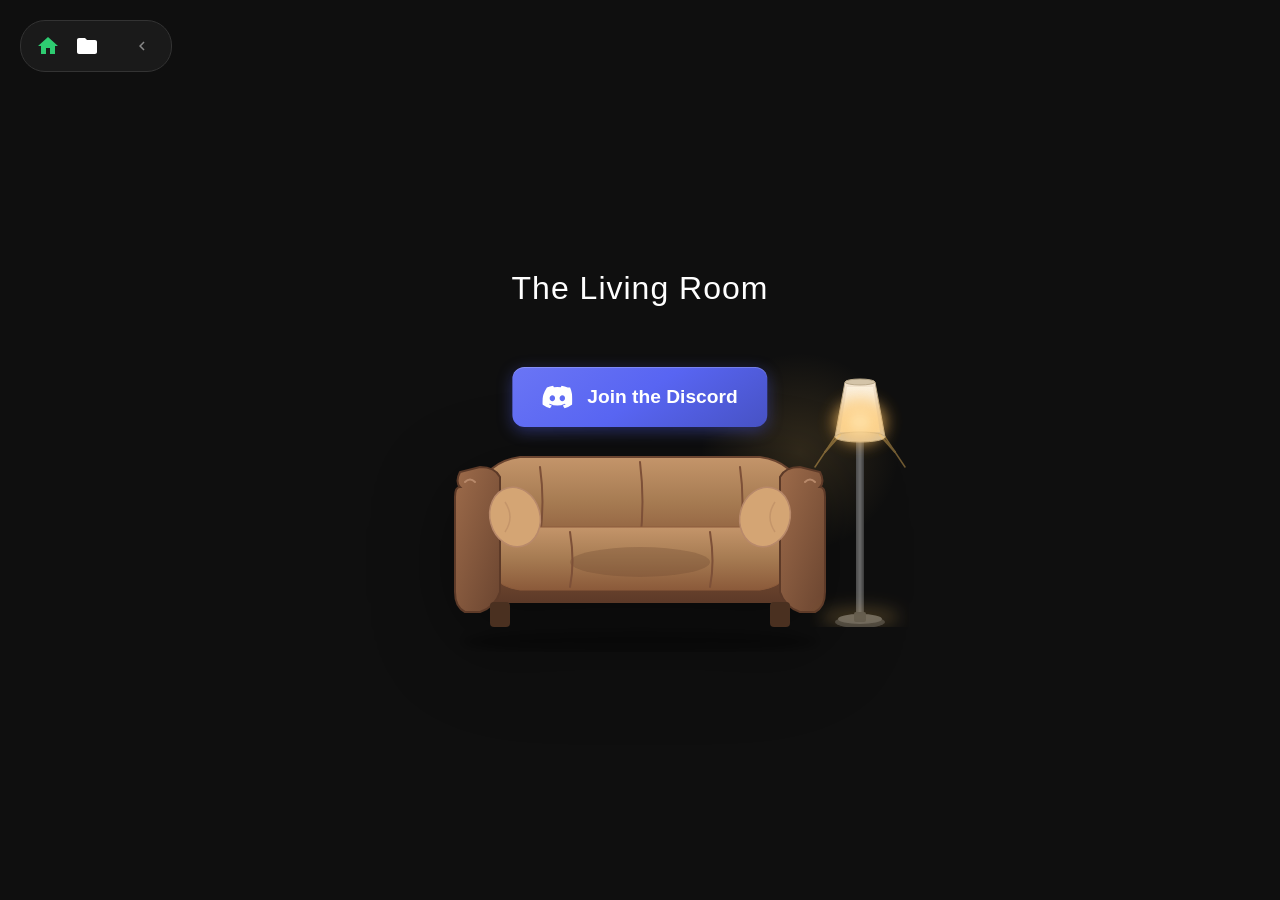
==== index.html @ 44679efe "added lamp" ====
<!DOCTYPE html>
<html lang="en">
<head>
    <meta charset="UTF-8">
    <meta name="viewport" content="width=device-width, initial-scale=1.0">
    <title>PlayLiving Discord</title>
    <meta name="title" content="Join the PlayLiving Discord">
    <meta name="description" content="Click here to connect with the community and join our game servers">

    <meta property="og:type" content="website">
    <meta property="og:url" content="https://playliving.lol/">
    <meta property="og:title" content="Join the PlayLiving Discord">
    <meta property="og:description" content="Welcome to The Living Room 🛋 — a spot for gaming, football, and whatever else is worth talking about. Come hang out, chill, and join the chaos">
    <meta property="og:image" content="https://cdn.discordapp.com/icons/1412007729207185502/6cb8ec67ee5708c98d139ada0d2d6605.png?size=4096">

    <meta property="twitter:card" content="summary_large_image">
    <meta property="twitter:url" content="https://playliving.lol/">
    <meta property="twitter:title" content="Join the PlayLiving Discord">
    <meta property="twitter:description" content="Welcome to The Living Room 🛋 — a spot for gaming, football, and whatever else is worth talking about. Come hang out, chill, and join the chaos">
    <meta property="twitter:image" content="https://cdn.discordapp.com/icons/1183011384918749184/a_6c6f6f6f6f6f6f6f6f6f6f6f6f6f6f6f.png">
    
    <meta name="theme-color" content="#5865F2">
    <style>
        body {
            background-color: #0f0f0f;
            color: #ffffff;
            font-family: 'Segoe UI', Tahoma, Geneva, Verdana, sans-serif;
            display: flex;
            flex-direction: column;
            align-items: center;
            justify-content: center;
            height: 100vh;
            margin: 0;
            overflow: hidden;
        }

        /* Navbar CSS */
        .navbar {
            position: fixed;
            top: 20px;
            left: 20px;
            background-color: #1a1a1a;
            height: 50px;
            display: flex;
            align-items: center;
            justify-content: flex-start; /* Anchor items to the left */
            border-radius: 25px;
            padding: 0 5px;
            transition: width 0.3s cubic-bezier(0.4, 0, 0.2, 1);
            width: 140px; 
            border: 1px solid #333;
            z-index: 1000;
            overflow: visible; /* Allow toggle button to remain visible */
        }

        /* Shrink width causes the arrow button to slide left */
        .navbar.collapsed { width: 50px; }

        .nav-links {
            display: flex;
            align-items: center;
            flex-shrink: 0; 
            padding-left: 10px;
            width: 85px; 
            transition: opacity 0.2s, transform 0.3s;
            overflow: hidden; /* Hide links when collapsed */
        }

        .navbar.collapsed .nav-links {
            opacity: 0;
            transform: translateX(-20px);
            pointer-events: none;
            width: 0;
            padding-left: 0;
        }

        .nav-item {
            display: flex;
            align-items: center;
            justify-content: center;
            margin-right: 15px;
            text-decoration: none;
        }

        .home-btn svg { fill: #2ecc71; width: 24px; height: 24px; }
        .folder-btn svg { fill: #ffffff; width: 24px; height: 24px; }

        .toggle-btn {
            background: none;
            border: none;
            cursor: pointer;
            display: flex;
            align-items: center;
            padding: 0 12px;
            flex-shrink: 0; /* Prevents button from squishing */
        }

        .toggle-btn svg { 
            fill: #888; 
            width: 18px; 
            transition: transform 0.3s; 
        }

        /* Arrow rotation logic */
        .navbar.collapsed .toggle-btn svg { transform: rotate(180deg); }

        /* Container & Discord Button CSS */
        .container { text-align: center; }
        h1 { font-weight: 400; margin-bottom: 25px; letter-spacing: 1px; }
        
        .couch-scene {
            position: relative;
            width: 520px;
            height: 320px;
            margin: 0 auto;
        }
        
        /* Floor Lamp */
        .floor-lamp {
            position: absolute;
            right: -10px;
            bottom: 25px;
            width: 100px;
            height: 260px;
            z-index: 5;
        }
        
        .lamp-glow {
            animation: flicker 0.15s infinite alternate;
        }
        
        .lamp-light-cone {
            animation: flicker 0.15s infinite alternate;
        }
        
        @keyframes flicker {
            0% { opacity: 0.85; }
            20% { opacity: 1; }
            40% { opacity: 0.9; }
            60% { opacity: 1; }
            80% { opacity: 0.7; }
            100% { opacity: 0.95; }
        }
        
        .lamp-ambient {
            position: absolute;
            right: 0;
            top: 20px;
            width: 200px;
            height: 200px;
            background: radial-gradient(ellipse at center, rgba(255, 200, 100, 0.15) 0%, transparent 70%);
            pointer-events: none;
            animation: ambient-flicker 0.2s infinite alternate;
        }
        
        @keyframes ambient-flicker {
            0% { opacity: 0.8; transform: scale(1); }
            50% { opacity: 1; transform: scale(1.02); }
            100% { opacity: 0.85; transform: scale(0.98); }
        }
        
        .couch-svg {
            position: absolute;
            bottom: 0;
            left: 50%;
            transform: translateX(-50%);
            width: 400px;
            height: 220px;
            filter: drop-shadow(0 20px 40px rgba(0,0,0,0.4));
        }
        
        .button-wrapper {
            position: absolute;
            top: 35px;
            left: 50%;
            transform: translateX(-50%);
            z-index: 10;
            animation: sitting-idle 3s ease-in-out infinite;
        }
        
        @keyframes sitting-idle {
            0%, 100% { transform: translateX(-50%) translateY(0) rotate(-1deg); }
            50% { transform: translateX(-50%) translateY(-3px) rotate(1deg); }
        }
        
        .button-shadow {
            position: absolute;
            bottom: -8px;
            left: 50%;
            transform: translateX(-50%);
            width: 180px;
            height: 12px;
            background: radial-gradient(ellipse, rgba(0,0,0,0.35) 0%, transparent 70%);
            border-radius: 50%;
            filter: blur(3px);
        }
        
        .discord-button {
            background: linear-gradient(145deg, #6a75f5 0%, #5865F2 50%, #4752c4 100%);
            color: white;
            padding: 15px 30px;
            border-radius: 12px;
            text-decoration: none;
            font-size: 1.2rem;
            font-weight: bold;
            display: inline-flex;
            align-items: center;
            transition: all 0.3s cubic-bezier(0.4, 0, 0.2, 1);
            box-shadow: 
                0 4px 15px rgba(88, 101, 242, 0.4),
                0 2px 4px rgba(0,0,0,0.2),
                inset 0 1px 0 rgba(255,255,255,0.2);
            position: relative;
        }
        
        .discord-button:hover { 
            background: linear-gradient(145deg, #7580f7 0%, #6a75f5 50%, #5865F2 100%);
            transform: translateY(-4px) scale(1.02);
            box-shadow: 
                0 8px 25px rgba(88, 101, 242, 0.5),
                0 4px 8px rgba(0,0,0,0.3),
                inset 0 1px 0 rgba(255,255,255,0.25);
        }
        
        .discord-button:active { 
            transform: translateY(0) scale(0.98);
            box-shadow: 
                0 2px 8px rgba(88, 101, 242, 0.3),
                0 1px 2px rgba(0,0,0,0.2),
                inset 0 1px 0 rgba(255,255,255,0.15);
        }
        
        .discord-logo { width: 30px; height: 30px; margin-right: 15px; fill: currentColor; }
        
        /* Responsive adjustments */
        @media (max-width: 560px) {
            .couch-scene {
                width: 360px;
                height: 280px;
            }
            .couch-svg {
                width: 300px;
                height: 180px;
            }
            .button-wrapper {
                top: 35px;
            }
            .discord-button {
                padding: 12px 20px;
                font-size: 1rem;
            }
            .floor-lamp {
                right: -20px;
                width: 80px;
                height: 220px;
            }
            .lamp-ambient {
                width: 150px;
                height: 150px;
            }
        }
    </style>
</head>
<body>
    <nav class="navbar" id="mainNavbar">
        <div class="nav-links">
            <a href="/" class="nav-item home-btn" title="Home">
                <svg viewBox="0 0 24 24"><path d="M10 20v-6h4v6h5v-8h3L12 3 2 12h3v8z"/></svg>
            </a>
            <a href="/files/" class="nav-item folder-btn" title="Files">
                <svg viewBox="0 0 24 24"><path d="M10 4H4c-1.1 0-1.99.9-1.99 2L2 18c0 1.1.9 2 2 2h16c1.1 0 2-.9 2-2V8c0-1.1-.9-2-2-2h-8l-2-2z"/></svg>
            </a>
        </div>
        <button class="toggle-btn" onclick="toggleNavbar()">
            <svg id="arrowIcon" viewBox="0 0 24 24"><path d="M15.41 16.59L10.83 12l4.58-4.59L14 6l-6 6 6 6 1.41-1.41z"/></svg>
        </button>
    </nav>

    <div class="container">
        <h1>The Living Room</h1>
        <div class="couch-scene">
            <!-- Ambient light glow -->
            <div class="lamp-ambient"></div>
            
            <!-- Floor Lamp SVG -->
            <svg class="floor-lamp" viewBox="0 0 100 260" xmlns="http://www.w3.org/2000/svg">
                <defs>
                    <linearGradient id="lampPole" x1="0%" y1="0%" x2="100%" y2="0%">
                        <stop offset="0%" stop-color="#4a4a4a"/>
                        <stop offset="50%" stop-color="#6a6a6a"/>
                        <stop offset="100%" stop-color="#3a3a3a"/>
                    </linearGradient>
                    <linearGradient id="lampShade" x1="0%" y1="0%" x2="0%" y2="100%">
                        <stop offset="0%" stop-color="#f5e6d3"/>
                        <stop offset="100%" stop-color="#d4c4a8"/>
                    </linearGradient>
                    <linearGradient id="lampShadeInner" x1="0%" y1="0%" x2="0%" y2="100%">
                        <stop offset="0%" stop-color="#fff8e7"/>
                        <stop offset="100%" stop-color="#ffe4b3"/>
                    </linearGradient>
                    <radialGradient id="bulbGlow" cx="50%" cy="50%" r="50%">
                        <stop offset="0%" stop-color="#fff8e0"/>
                        <stop offset="60%" stop-color="#ffc864"/>
                        <stop offset="100%" stop-color="#ff9500" stop-opacity="0"/>
                    </radialGradient>
                    <filter id="lampBlur" x="-100%" y="-100%" width="300%" height="300%">
                        <feGaussianBlur in="SourceGraphic" stdDeviation="8"/>
                    </filter>
                </defs>
                
                <!-- Base -->
                <ellipse cx="50" cy="255" rx="25" ry="6" fill="#3a3a3a"/>
                <ellipse cx="50" cy="252" rx="22" ry="5" fill="#5a5a5a"/>
                
                <!-- Pole -->
                <rect x="46" y="70" width="8" height="185" fill="url(#lampPole)"/>
                <rect x="44" y="245" width="12" height="10" rx="2" fill="#4a4a4a"/>
                
                <!-- Light cone (subtle glow on floor) -->
                <ellipse class="lamp-light-cone" cx="50" cy="250" rx="40" ry="10" fill="rgba(255, 200, 100, 0.2)" filter="url(#lampBlur)"/>
                
                <!-- Lamp shade outer -->
                <path d="M25 70 L35 15 L65 15 L75 70 Z" fill="url(#lampShade)" stroke="#b8a88a" stroke-width="1"/>
                
                <!-- Lamp shade inner glow -->
                <path d="M30 65 L37 20 L63 20 L70 65 Z" fill="url(#lampShadeInner)" opacity="0.7"/>
                
                <!-- Shade rim -->
                <ellipse cx="50" cy="70" rx="25" ry="5" fill="#d4c4a8" stroke="#b8a88a" stroke-width="1"/>
                <ellipse cx="50" cy="15" rx="15" ry="3" fill="#d4c4a8" stroke="#b8a88a" stroke-width="1"/>
                
                <!-- Bulb glow -->
                <ellipse class="lamp-glow" cx="50" cy="55" rx="30" ry="25" fill="url(#bulbGlow)" filter="url(#lampBlur)" opacity="0.9"/>
                
                <!-- Light rays coming from shade -->
                <g class="lamp-glow" opacity="0.4">
                    <line x1="30" y1="68" x2="15" y2="85" stroke="#ffc864" stroke-width="2" stroke-linecap="round"/>
                    <line x1="70" y1="68" x2="85" y2="85" stroke="#ffc864" stroke-width="2" stroke-linecap="round"/>
                    <line x1="25" y1="70" x2="5" y2="100" stroke="#ffc864" stroke-width="1.5" stroke-linecap="round"/>
                    <line x1="75" y1="70" x2="95" y2="100" stroke="#ffc864" stroke-width="1.5" stroke-linecap="round"/>
                </g>
            </svg>
            
            <!-- Cozy Couch SVG -->
            <svg class="couch-svg" viewBox="0 0 400 220" xmlns="http://www.w3.org/2000/svg">
                <!-- Floor shadow -->
                <ellipse cx="200" cy="210" rx="180" ry="12" fill="rgba(0,0,0,0.3)" filter="url(#blur)"/>
                
                <defs>
                    <filter id="blur" x="-50%" y="-50%" width="200%" height="200%">
                        <feGaussianBlur in="SourceGraphic" stdDeviation="5"/>
                    </filter>
                    <linearGradient id="couchBase" x1="0%" y1="0%" x2="0%" y2="100%">
                        <stop offset="0%" stop-color="#8B5A3A"/>
                        <stop offset="100%" stop-color="#5D3A28"/>
                    </linearGradient>
                    <linearGradient id="cushionTop" x1="0%" y1="0%" x2="0%" y2="100%">
                        <stop offset="0%" stop-color="#C4956A"/>
                        <stop offset="50%" stop-color="#A67B52"/>
                        <stop offset="100%" stop-color="#8B5A3A"/>
                    </linearGradient>
                    <linearGradient id="armrest" x1="0%" y1="0%" x2="100%" y2="100%">
                        <stop offset="0%" stop-color="#9D6B4A"/>
                        <stop offset="100%" stop-color="#6B4530"/>
                    </linearGradient>
                    <linearGradient id="backCushion" x1="0%" y1="100%" x2="0%" y2="0%">
                        <stop offset="0%" stop-color="#8B5A3A"/>
                        <stop offset="50%" stop-color="#A67B52"/>
                        <stop offset="100%" stop-color="#C4956A"/>
                    </linearGradient>
                </defs>
                
                <!-- Couch back -->
                <path d="M40 60 Q45 30 80 25 L320 25 Q355 30 360 60 L360 100 Q355 110 340 115 L60 115 Q45 110 40 100 Z" 
                      fill="url(#backCushion)" stroke="#6B4530" stroke-width="2"/>
                
                <!-- Back cushion details (stitching) -->
                <path d="M100 35 Q105 70 100 105" stroke="#7D5038" stroke-width="2" fill="none" stroke-linecap="round"/>
                <path d="M200 30 Q205 70 200 110" stroke="#7D5038" stroke-width="2" fill="none" stroke-linecap="round"/>
                <path d="M300 35 Q305 70 300 105" stroke="#7D5038" stroke-width="2" fill="none" stroke-linecap="round"/>
                
                <!-- Main couch base -->
                <rect x="30" y="100" width="340" height="70" rx="8" ry="8" fill="url(#couchBase)" stroke="#5D3A28" stroke-width="2"/>
                
                <!-- Seat cushion -->
                <path d="M55 105 Q50 100 55 95 L345 95 Q350 100 345 105 L345 145 Q340 155 320 158 L80 158 Q60 155 55 145 Z" 
                      fill="url(#cushionTop)" stroke="#8B5A3A" stroke-width="1"/>
                
                <!-- Cushion indent (where button sits) -->
                <ellipse cx="200" cy="130" rx="70" ry="15" fill="rgba(107,69,48,0.3)"/>
                
                <!-- Seat cushion stitching -->
                <path d="M130 100 Q135 130 130 155" stroke="#7D5038" stroke-width="2" fill="none" stroke-linecap="round"/>
                <path d="M270 100 Q275 130 270 155" stroke="#7D5038" stroke-width="2" fill="none" stroke-linecap="round"/>
                
                <!-- Left armrest -->
                <path d="M20 55 Q15 50 20 40 L40 35 Q55 35 60 45 L60 160 Q55 175 40 180 L25 180 Q15 175 15 160 L15 65 Q15 55 20 55 Z" 
                      fill="url(#armrest)" stroke="#5D3A28" stroke-width="2"/>
                
                <!-- Right armrest -->
                <path d="M380 55 Q385 50 380 40 L360 35 Q345 35 340 45 L340 160 Q345 175 360 180 L375 180 Q385 175 385 160 L385 65 Q385 55 380 55 Z" 
                      fill="url(#armrest)" stroke="#5D3A28" stroke-width="2"/>
                
                <!-- Armrest highlights -->
                <path d="M25 50 Q30 45 35 50" stroke="#B8896A" stroke-width="2" fill="none" stroke-linecap="round"/>
                <path d="M365 50 Q370 45 375 50" stroke="#B8896A" stroke-width="2" fill="none" stroke-linecap="round"/>
                
                <!-- Couch legs -->
                <rect x="50" y="170" width="20" height="25" rx="4" fill="#4A3020"/>
                <rect x="330" y="170" width="20" height="25" rx="4" fill="#4A3020"/>
                
                <!-- Decorative pillows (optional cute detail) -->
                <ellipse cx="75" cy="85" rx="25" ry="30" fill="#D4A574" stroke="#B8896A" stroke-width="1.5" transform="rotate(-15 75 85)"/>
                <ellipse cx="325" cy="85" rx="25" ry="30" fill="#D4A574" stroke="#B8896A" stroke-width="1.5" transform="rotate(15 325 85)"/>
                
                <!-- Pillow details -->
                <path d="M65 70 Q75 85 65 100" stroke="#C4956A" stroke-width="1.5" fill="none"/>
                <path d="M335 70 Q325 85 335 100" stroke="#C4956A" stroke-width="1.5" fill="none"/>
            </svg>
            
            <!-- Discord button sitting on couch -->
            <div class="button-wrapper">
                <div class="button-shadow"></div>
                <a href="https://discord.gg/umaADedbBm" class="discord-button">
                    <svg class="discord-logo" viewBox="0 0 127.14 96.36">
                        <path d="M107.7,8.07A105.15,105.15,0,0,0,81.47,0a72.06,72.06,0,0,0-3.36,6.83A97.68,97.68,0,0,0,49,6.83,72.37,72.37,0,0,0,45.64,0,105.89,105.89,0,0,0,19.39,8.09C2.71,32.65-1.82,56.6.39,80.21a105.73,105.73,0,0,0,32.25,16.15,77.7,77.7,0,0,0,7.37-12,67.48,67.48,0,0,1-11.75-5.63c.97-.7,1.94-1.44,2.87-2.21a74.14,74.14,0,0,0,64.78,0c.93.77,1.9,1.51,2.87,2.21a67.4,67.4,0,0,1-11.75,5.63,77.91,77.91,0,0,0,7.37,12,105.9,105.9,0,0,0,32.29-16.15C129.5,50.55,125.83,26.89,117.7,8.07ZM42.45,65.69C36.18,65.69,31,60,31,53s5-12.74,11.43-12.74S54,46,53.89,53,48.84,65.69,42.45,65.69Zm42.24,0C78.41,65.69,73.25,60,73.25,53s5-12.74,11.44-12.74S96.23,46,96.12,53,91.07,65.69,84.69,65.69Z"/>
                    </svg>
                    Join the Discord
                </a>
            </div>
        </div>
    </div>

    <script>
        function toggleNavbar() {
            document.getElementById('mainNavbar').classList.toggle('collapsed');
        }
    </script>
</body>
</html>
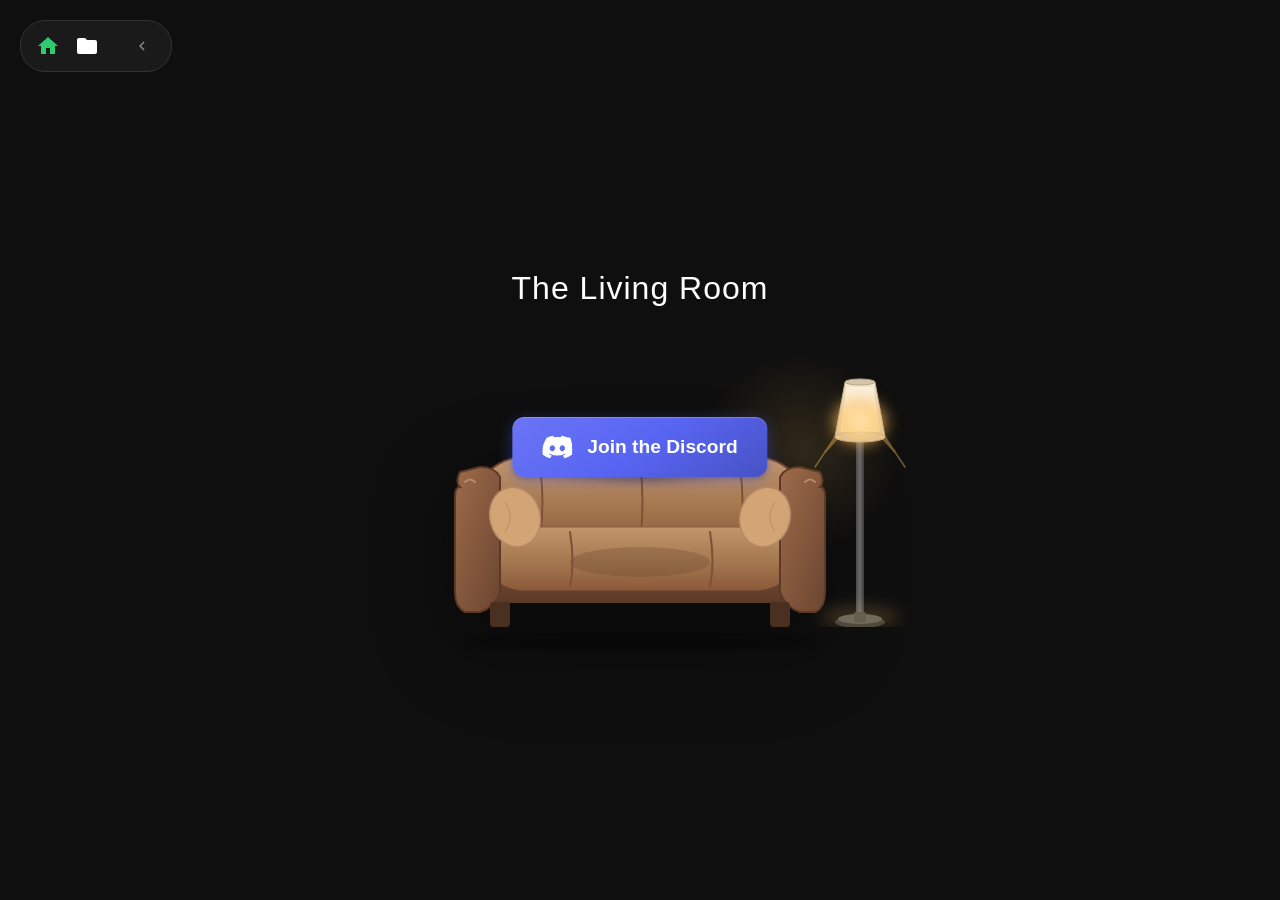
==== commit f9adafe1: "fixed couch height" ====
--- a/index.html
+++ b/index.html
@@ -171,16 +171,16 @@
         
         .button-wrapper {
             position: absolute;
-            top: 35px;
+            top: 85px;
             left: 50%;
             transform: translateX(-50%);
             z-index: 10;
-            animation: sitting-idle 3s ease-in-out infinite;
+            animation: sitting-idle 4s ease-in-out infinite;
         }
         
         @keyframes sitting-idle {
-            0%, 100% { transform: translateX(-50%) translateY(0) rotate(-1deg); }
-            50% { transform: translateX(-50%) translateY(-3px) rotate(1deg); }
+            0%, 100% { transform: translateX(-50%) translateY(0) rotate(-0.5deg); }
+            50% { transform: translateX(-50%) translateY(-2px) rotate(0.5deg); }
         }
         
         .button-shadow {
@@ -243,7 +243,7 @@
                 height: 180px;
             }
             .button-wrapper {
-                top: 35px;
+                top: 55px;
             }
             .discord-button {
                 padding: 12px 20px;
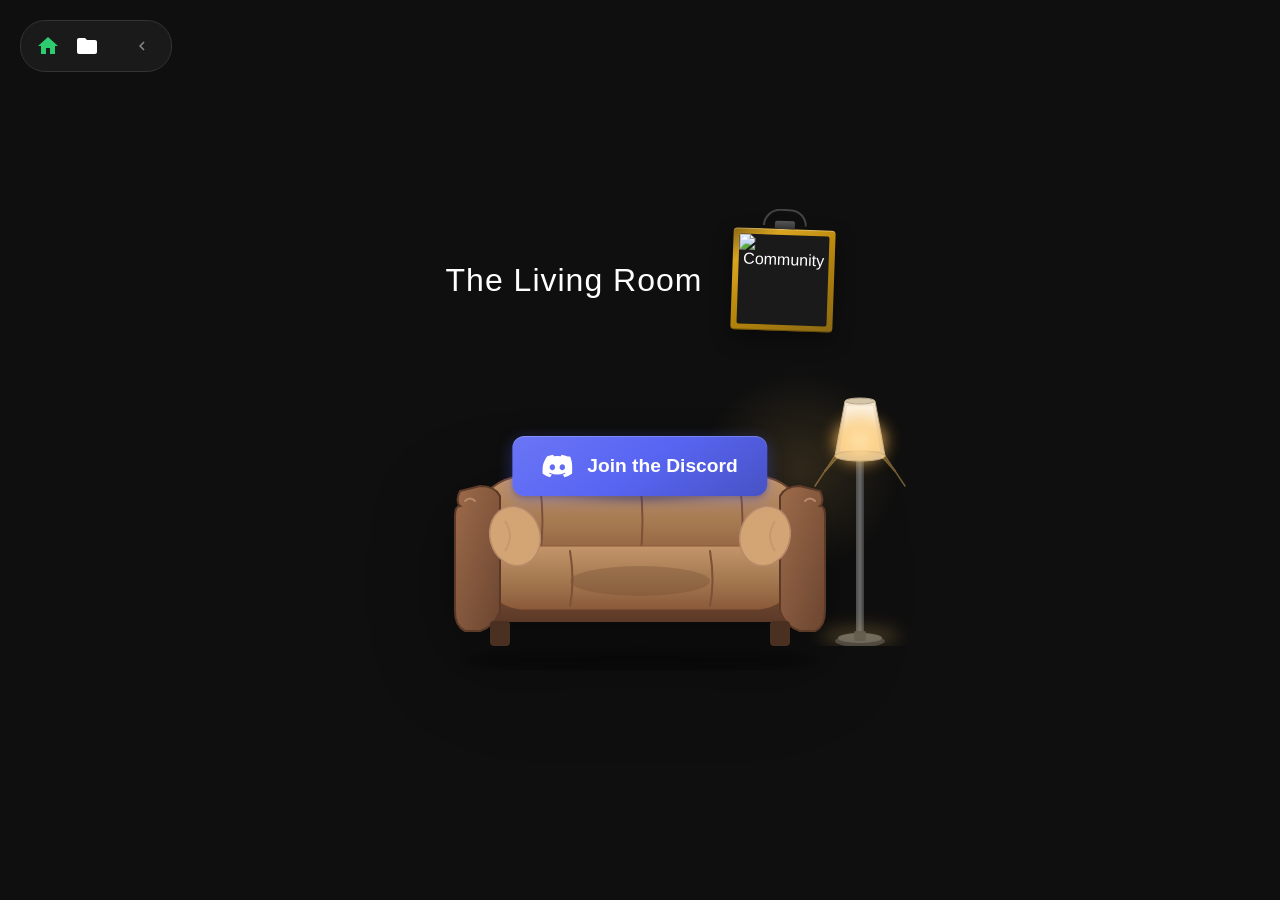
==== commit 05c678b0: "perfection" ====
--- a/index.html
+++ b/index.html
@@ -106,7 +106,77 @@
 
         /* Container & Discord Button CSS */
         .container { text-align: center; }
-        h1 { font-weight: 400; margin-bottom: 25px; letter-spacing: 1px; }
+        
+        .header-row {
+            display: flex;
+            justify-content: center;
+            align-items: center;
+            gap: 30px;
+            margin: 0 auto 20px auto;
+        }
+        
+        h1 {
+            font-weight: 400;
+            letter-spacing: 1px;
+            margin: 0;
+        }
+        
+        /* Wall painting frame */
+        .wall-painting {
+            position: relative;
+            width: 90px;
+            height: 90px;
+            background: linear-gradient(145deg, #8B6914 0%, #DAA520 20%, #B8860B 50%, #8B6914 100%);
+            border-radius: 4px;
+            padding: 6px;
+            box-shadow: 
+                0 8px 20px rgba(0,0,0,0.4),
+                inset 0 1px 0 rgba(255,255,255,0.3),
+                inset 0 -1px 0 rgba(0,0,0,0.3);
+            transform: rotate(2deg);
+        }
+        
+        .wall-painting::before {
+            content: '';
+            position: absolute;
+            top: -8px;
+            left: 50%;
+            transform: translateX(-50%);
+            width: 20px;
+            height: 8px;
+            background: linear-gradient(to bottom, #555 0%, #333 100%);
+            border-radius: 2px 2px 0 0;
+        }
+        
+        .wall-painting::after {
+            content: '';
+            position: absolute;
+            top: -20px;
+            left: 50%;
+            transform: translateX(-50%);
+            width: 40px;
+            height: 15px;
+            border: 2px solid #444;
+            border-bottom: none;
+            border-radius: 20px 20px 0 0;
+        }
+        
+        .painting-inner {
+            width: 100%;
+            height: 100%;
+            background: #1a1a1a;
+            border-radius: 2px;
+            overflow: hidden;
+            display: flex;
+            align-items: center;
+            justify-content: center;
+        }
+        
+        .painting-inner img {
+            width: 100%;
+            height: 100%;
+            object-fit: cover;
+        }
         
         .couch-scene {
             position: relative;
@@ -233,7 +303,15 @@
         .discord-logo { width: 30px; height: 30px; margin-right: 15px; fill: currentColor; }
         
         /* Responsive adjustments */
-        @media (max-width: 560px) {
+        @media (max-width: 600px) {
+            .header-row {
+                gap: 20px;
+            }
+            .wall-painting {
+                width: 70px;
+                height: 70px;
+                padding: 5px;
+            }
             .couch-scene {
                 width: 360px;
                 height: 280px;
@@ -277,7 +355,17 @@
     </nav>
 
     <div class="container">
-        <h1>The Living Room</h1>
+        <div class="header-row">
+            <h1>The Living Room</h1>
+            
+            <!-- Wall Painting with Discord icon -->
+            <div class="wall-painting">
+                <div class="painting-inner">
+                    <img src="https://cdn.discordapp.com/icons/1412007729207185502/6cb8ec67ee5708c98d139ada0d2d6605.png?size=256" alt="Community">
+                </div>
+            </div>
+        </div>
+        
         <div class="couch-scene">
             <!-- Ambient light glow -->
             <div class="lamp-ambient"></div>
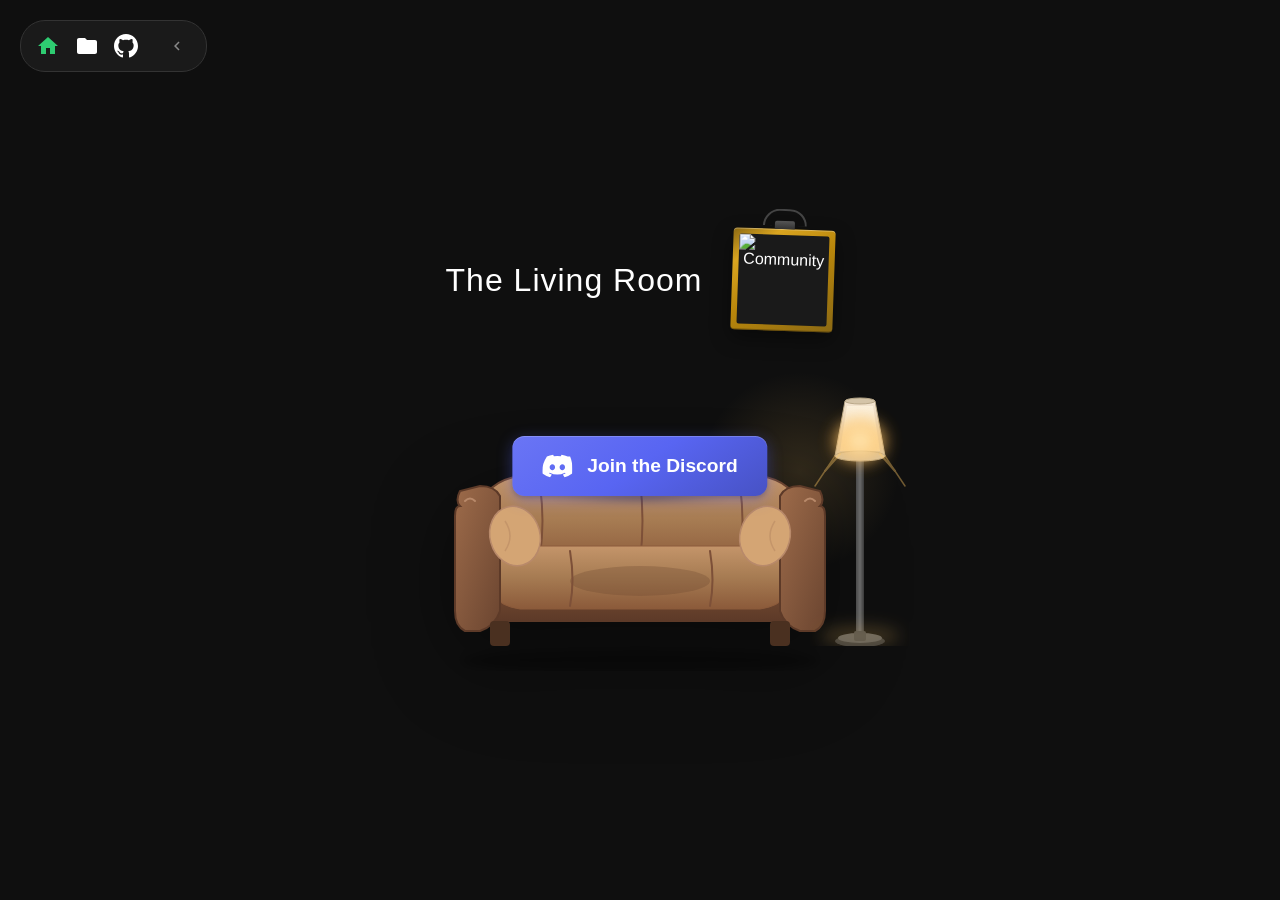
==== commit c8a90558: "added gh link" ====
--- a/index.html
+++ b/index.html
@@ -47,7 +47,7 @@
             border-radius: 25px;
             padding: 0 5px;
             transition: width 0.3s cubic-bezier(0.4, 0, 0.2, 1);
-            width: 140px; 
+            width: 175px; 
             border: 1px solid #333;
             z-index: 1000;
             overflow: visible; /* Allow toggle button to remain visible */
@@ -61,7 +61,7 @@
             align-items: center;
             flex-shrink: 0; 
             padding-left: 10px;
-            width: 85px; 
+            width: 120px; 
             transition: opacity 0.2s, transform 0.3s;
             overflow: hidden; /* Hide links when collapsed */
         }
@@ -84,6 +84,7 @@
 
         .home-btn svg { fill: #2ecc71; width: 24px; height: 24px; }
         .folder-btn svg { fill: #ffffff; width: 24px; height: 24px; }
+        .github-btn svg { fill: #ffffff; width: 24px; height: 24px; }
 
         .toggle-btn {
             background: none;
@@ -347,6 +348,9 @@
             </a>
             <a href="/files/" class="nav-item folder-btn" title="Files">
                 <svg viewBox="0 0 24 24"><path d="M10 4H4c-1.1 0-1.99.9-1.99 2L2 18c0 1.1.9 2 2 2h16c1.1 0 2-.9 2-2V8c0-1.1-.9-2-2-2h-8l-2-2z"/></svg>
+            </a>
+            <a href="https://github.com/SweetieRick" class="nav-item github-btn" title="GitHub" target="_blank">
+                <svg viewBox="0 0 24 24"><path d="M12 0c-6.626 0-12 5.373-12 12 0 5.302 3.438 9.8 8.207 11.387.599.111.793-.261.793-.577v-2.234c-3.338.726-4.033-1.416-4.033-1.416-.546-1.387-1.333-1.756-1.333-1.756-1.089-.745.083-.729.083-.729 1.205.084 1.839 1.237 1.839 1.237 1.07 1.834 2.807 1.304 3.492.997.107-.775.418-1.305.762-1.604-2.665-.305-5.467-1.334-5.467-5.931 0-1.311.469-2.381 1.236-3.221-.124-.303-.535-1.524.117-3.176 0 0 1.008-.322 3.301 1.23.957-.266 1.983-.399 3.003-.404 1.02.005 2.047.138 3.006.404 2.291-1.552 3.297-1.23 3.297-1.23.653 1.653.242 2.874.118 3.176.77.84 1.235 1.911 1.235 3.221 0 4.609-2.807 5.624-5.479 5.921.43.372.823 1.102.823 2.222v3.293c0 .319.192.694.801.576 4.765-1.589 8.199-6.086 8.199-11.386 0-6.627-5.373-12-12-12z"/></svg>
             </a>
         </div>
         <button class="toggle-btn" onclick="toggleNavbar()">
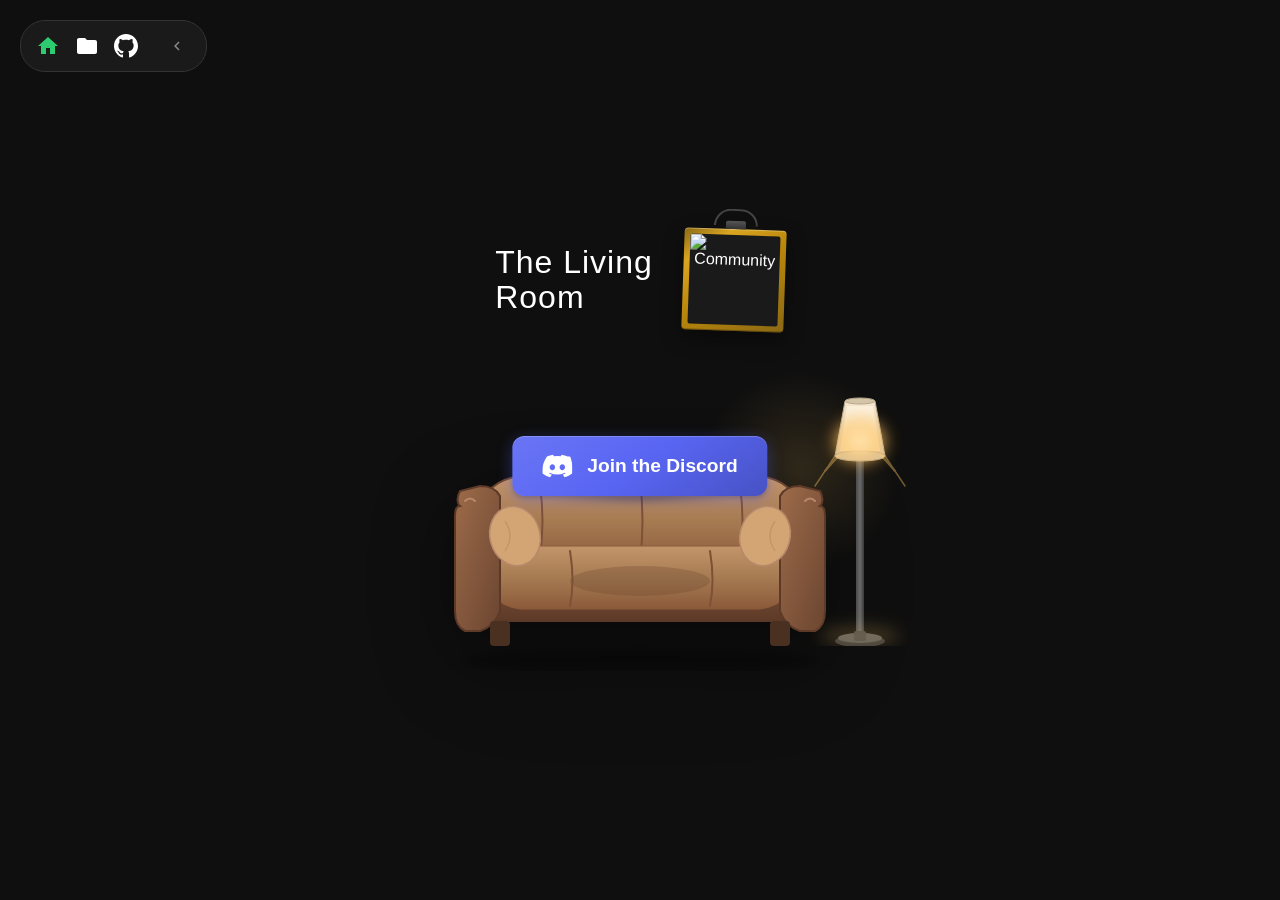
==== commit b01c9495: "fixed title for mobile" ====
--- a/index.html
+++ b/index.html
@@ -120,6 +120,8 @@
             font-weight: 400;
             letter-spacing: 1px;
             margin: 0;
+            line-height: 1.1;
+            text-align: left;
         }
         
         /* Wall painting frame */
@@ -360,7 +362,7 @@
 
     <div class="container">
         <div class="header-row">
-            <h1>The Living Room</h1>
+            <h1>The Living<br>Room</h1>
             
             <!-- Wall Painting with Discord icon -->
             <div class="wall-painting">
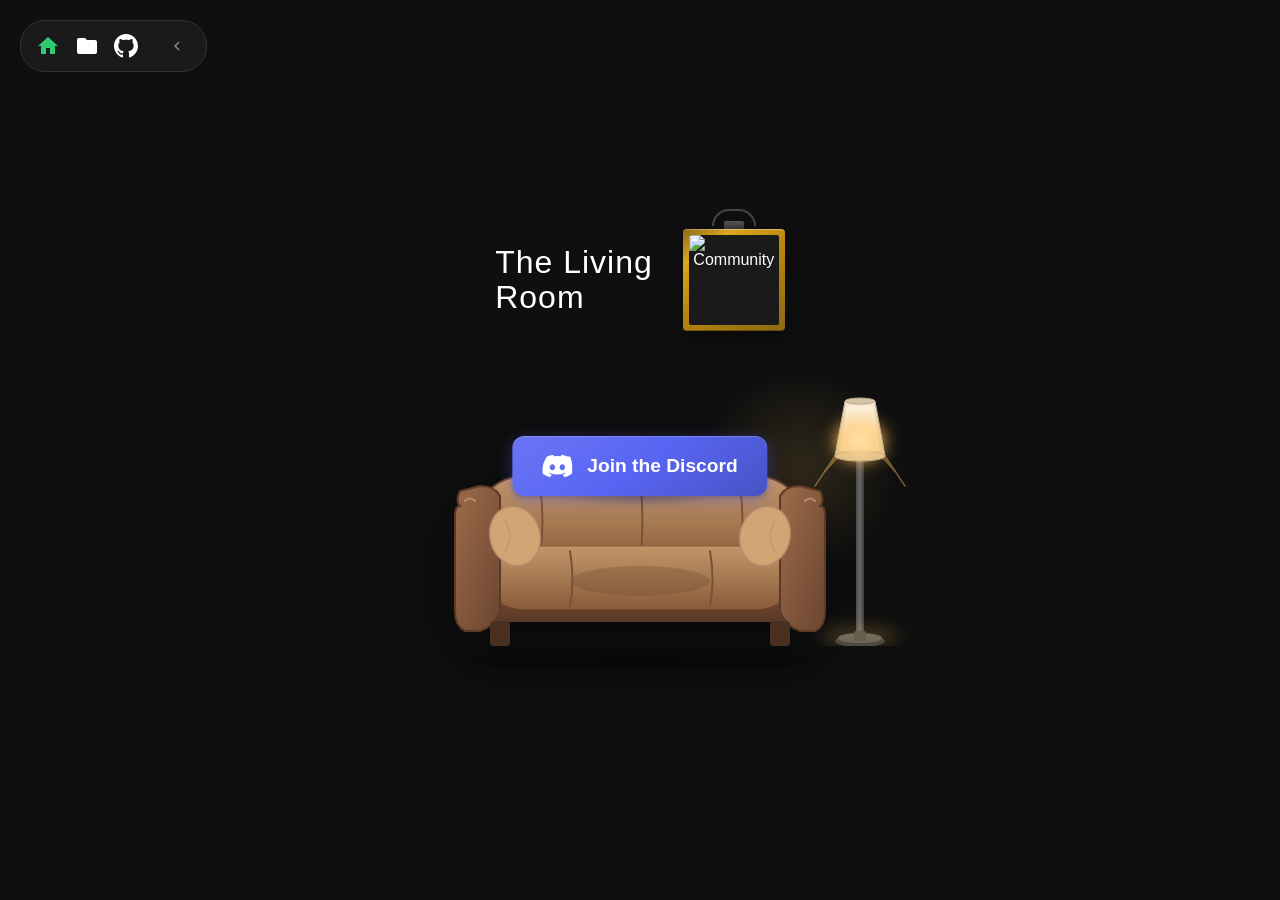
==== commit 995c3ec7: "painting swing" ====
--- a/index.html
+++ b/index.html
@@ -136,7 +136,13 @@
                 0 8px 20px rgba(0,0,0,0.4),
                 inset 0 1px 0 rgba(255,255,255,0.3),
                 inset 0 -1px 0 rgba(0,0,0,0.3);
-            transform: rotate(2deg);
+            transform-origin: top center;
+            animation: painting-swing 4s ease-in-out infinite;
+        }
+        
+        @keyframes painting-swing {
+            0%, 100% { transform: rotate(-3deg); }
+            50% { transform: rotate(3deg); }
         }
         
         .wall-painting::before {
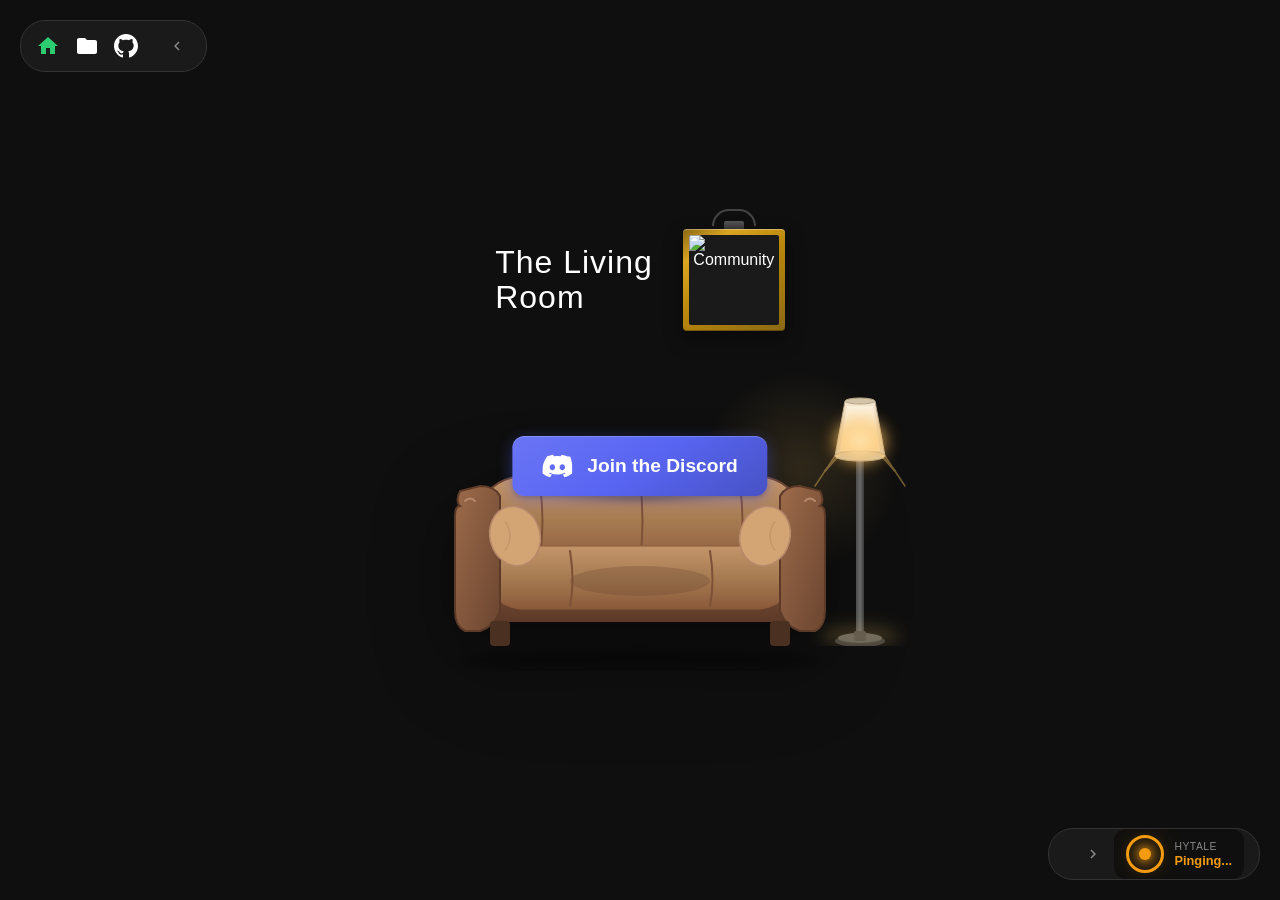
==== commit f6716741: "Re-touched the discord card on sofa + readme" ====
--- a/index.html
+++ b/index.html
@@ -344,6 +344,216 @@
             .lamp-ambient {
                 width: 150px;
                 height: 150px;
+            }
+        }
+
+        /* Server Status Sidebar */
+        .server-sidebar {
+            position: fixed;
+            bottom: 20px;
+            right: 20px;
+            background-color: #1a1a1a;
+            border: 1px solid #333;
+            border-radius: 25px;
+            padding: 0 5px;
+            display: flex;
+            align-items: center;
+            justify-content: flex-end;
+            transition: width 0.3s cubic-bezier(0.4, 0, 0.2, 1);
+            width: 200px;
+            height: 50px;
+            z-index: 1000;
+            overflow: visible;
+        }
+
+        .server-sidebar.collapsed {
+            width: 50px;
+        }
+
+        .sidebar-content {
+            display: flex;
+            align-items: center;
+            gap: 12px;
+            padding-right: 10px;
+            transition: opacity 0.2s, transform 0.3s;
+            overflow: hidden;
+        }
+
+        .server-sidebar.collapsed .sidebar-content {
+            opacity: 0;
+            transform: translateX(20px);
+            pointer-events: none;
+            width: 0;
+            padding-right: 0;
+        }
+
+        .sidebar-toggle-btn {
+            background: none;
+            border: none;
+            cursor: pointer;
+            display: flex;
+            align-items: center;
+            padding: 0 12px;
+            flex-shrink: 0;
+        }
+
+        .sidebar-toggle-btn svg {
+            fill: #888;
+            width: 18px;
+            transition: transform 0.3s;
+        }
+
+        .server-sidebar.collapsed .sidebar-toggle-btn svg {
+            transform: rotate(180deg);
+        }
+
+        /* Server Card */
+        .server-card {
+            display: flex;
+            align-items: center;
+            gap: 10px;
+            background: #0f0f0f;
+            border-radius: 12px;
+            padding: 6px 12px;
+        }
+
+        .status-indicator {
+            position: relative;
+            width: 32px;
+            height: 32px;
+            border-radius: 50%;
+            border: 3px solid #2ecc71;
+            display: flex;
+            align-items: center;
+            justify-content: center;
+            background: #0f0f0f;
+            transition: border-color 0.3s ease;
+        }
+
+        .status-indicator.offline {
+            border-color: #e74c3c;
+        }
+
+        .status-indicator.checking {
+            border-color: #f39c12;
+        }
+
+        .status-led {
+            width: 12px;
+            height: 12px;
+            border-radius: 50%;
+            background: #2ecc71;
+            box-shadow: 0 0 10px #2ecc71, 0 0 20px #2ecc71, 0 0 30px #2ecc71;
+            animation: led-pulse 1.5s ease-in-out infinite;
+            transition: background 0.3s ease, box-shadow 0.3s ease;
+        }
+
+        .status-led.offline {
+            background: #e74c3c;
+            box-shadow: 0 0 10px #e74c3c, 0 0 20px #e74c3c, 0 0 30px #e74c3c;
+            animation: led-pulse-red 1.5s ease-in-out infinite;
+        }
+
+        .status-led.checking {
+            background: #f39c12;
+            box-shadow: 0 0 10px #f39c12, 0 0 20px #f39c12, 0 0 30px #f39c12;
+            animation: led-pulse-yellow 1.5s ease-in-out infinite;
+        }
+
+        @keyframes led-pulse {
+            0%, 100% {
+                opacity: 1;
+                transform: scale(1);
+                box-shadow: 0 0 10px #2ecc71, 0 0 20px #2ecc71, 0 0 30px #2ecc71;
+            }
+            50% {
+                opacity: 0.7;
+                transform: scale(0.9);
+                box-shadow: 0 0 5px #2ecc71, 0 0 10px #2ecc71, 0 0 15px #2ecc71;
+            }
+        }
+
+        @keyframes led-pulse-red {
+            0%, 100% {
+                opacity: 1;
+                transform: scale(1);
+                box-shadow: 0 0 10px #e74c3c, 0 0 20px #e74c3c, 0 0 30px #e74c3c;
+            }
+            50% {
+                opacity: 0.7;
+                transform: scale(0.9);
+                box-shadow: 0 0 5px #e74c3c, 0 0 10px #e74c3c, 0 0 15px #e74c3c;
+            }
+        }
+
+        @keyframes led-pulse-yellow {
+            0%, 100% {
+                opacity: 1;
+                transform: scale(1);
+                box-shadow: 0 0 10px #f39c12, 0 0 20px #f39c12, 0 0 30px #f39c12;
+            }
+            50% {
+                opacity: 0.7;
+                transform: scale(0.9);
+                box-shadow: 0 0 5px #f39c12, 0 0 10px #f39c12, 0 0 15px #f39c12;
+            }
+        }
+
+        .status-text {
+            display: flex;
+            flex-direction: column;
+            gap: 1px;
+        }
+
+        .status-label {
+            font-size: 0.65rem;
+            color: #888;
+            text-transform: uppercase;
+            letter-spacing: 0.5px;
+        }
+
+        .status-value {
+            font-size: 0.8rem;
+            font-weight: 600;
+            color: #2ecc71;
+            transition: color 0.3s ease;
+        }
+
+        .status-value.offline {
+            color: #e74c3c;
+        }
+
+        .status-value.checking {
+            color: #f39c12;
+        }
+
+        @media (max-width: 600px) {
+            .server-sidebar {
+                bottom: 15px;
+                right: 15px;
+                width: 180px;
+                height: 45px;
+            }
+            .server-sidebar.collapsed {
+                width: 45px;
+            }
+            .server-card {
+                padding: 4px 10px;
+                gap: 8px;
+            }
+            .status-indicator {
+                width: 26px;
+                height: 26px;
+            }
+            .status-led {
+                width: 10px;
+                height: 10px;
+            }
+            .status-label {
+                font-size: 0.55rem;
+            }
+            .status-value {
+                font-size: 0.7rem;
             }
         }
     </style>
@@ -535,6 +745,93 @@
         function toggleNavbar() {
             document.getElementById('mainNavbar').classList.toggle('collapsed');
         }
+
+        function toggleSidebar() {
+            document.getElementById('serverSidebar').classList.toggle('collapsed');
+        }
+
+        // Hytale Server Status Checker (DNS resolution only)
+        const SERVER_ADDRESS = 'hytale.playliving.lol';
+        const CHECK_INTERVAL = 30000; // Check every 30 seconds
+
+        async function checkServerStatus() {
+            const indicator = document.getElementById('statusIndicator');
+            const led = document.getElementById('statusLed');
+            const statusValue = document.getElementById('statusValue');
+
+            // Set checking state with yellow LED
+            indicator.classList.remove('offline');
+            indicator.classList.add('checking');
+            led.classList.remove('offline');
+            led.classList.add('checking');
+            statusValue.textContent = 'Pinging...';
+            statusValue.className = 'status-value checking';
+
+            try {
+                // DNS resolution check via Google DNS API
+                const dnsResponse = await fetch(
+                    `https://dns.google/resolve?name=${SERVER_ADDRESS}`,
+                    { signal: AbortSignal.timeout(8000) }
+                );
+                const dnsData = await dnsResponse.json();
+                
+                if (dnsData.Answer && dnsData.Answer.length > 0) {
+                    setOnlineStatus();
+                } else {
+                    setOfflineStatus();
+                }
+            } catch (error) {
+                console.error('DNS check failed:', error);
+                setOfflineStatus();
+            }
+        }
+
+        function setOnlineStatus() {
+            const indicator = document.getElementById('statusIndicator');
+            const led = document.getElementById('statusLed');
+            const statusValue = document.getElementById('statusValue');
+
+            indicator.classList.remove('offline', 'checking');
+            led.classList.remove('offline', 'checking');
+            statusValue.classList.remove('offline', 'checking');
+            statusValue.textContent = 'Online';
+        }
+
+        function setOfflineStatus() {
+            const indicator = document.getElementById('statusIndicator');
+            const led = document.getElementById('statusLed');
+            const statusValue = document.getElementById('statusValue');
+
+            indicator.classList.remove('checking');
+            indicator.classList.add('offline');
+            led.classList.remove('checking');
+            led.classList.add('offline');
+            statusValue.classList.remove('checking');
+            statusValue.classList.add('offline');
+            statusValue.textContent = 'Offline';
+        }
+
+        // Initial check and set interval
+        checkServerStatus();
+        setInterval(checkServerStatus, CHECK_INTERVAL);
     </script>
+
+    <!-- Server Status Sidebar -->
+    <div class="server-sidebar" id="serverSidebar">
+        <button class="sidebar-toggle-btn" onclick="toggleSidebar()">
+            <svg viewBox="0 0 24 24"><path d="M8.59 16.59L13.17 12 8.59 7.41 10 6l6 6-6 6-1.41-1.41z"/></svg>
+        </button>
+        <div class="sidebar-content">
+            <div class="server-card">
+                <div class="status-indicator checking" id="statusIndicator">
+                    <div class="status-led checking" id="statusLed"></div>
+                </div>
+                <div class="status-text">
+                    <span class="status-label">Hytale</span>
+                    <span class="status-value checking" id="statusValue">Pinging...</span>
+                </div>
+            </div>
+        </div>
+    </div>
 </body>
 </html>
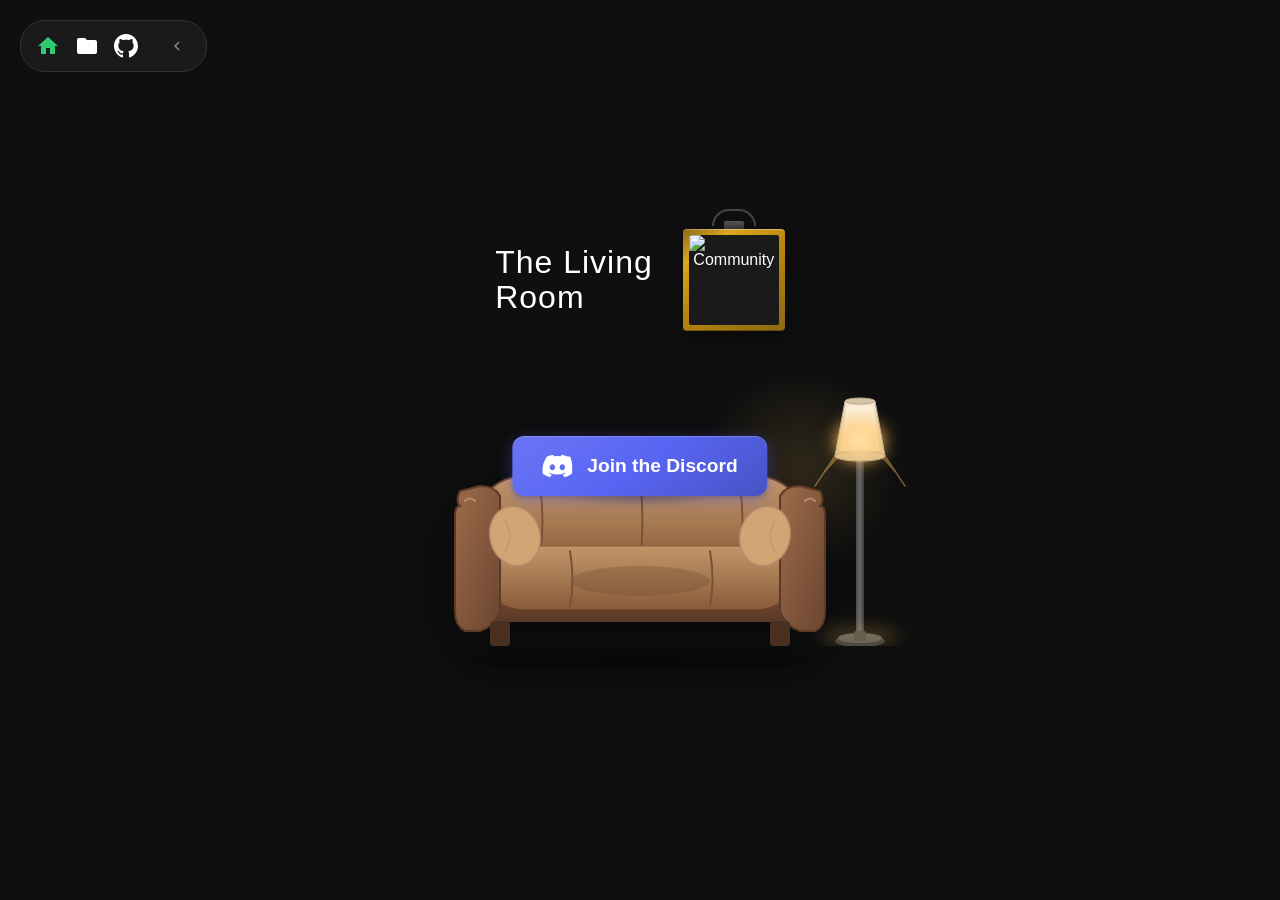
==== commit 7f913f68: "make it consistent with live prod version" ====
--- a/index.html
+++ b/index.html
@@ -1,5 +1,6 @@
 <!DOCTYPE html>
 <html lang="en">
+
 <head>
     <meta charset="UTF-8">
     <meta name="viewport" content="width=device-width, initial-scale=1.0">
@@ -10,15 +11,19 @@
     <meta property="og:type" content="website">
     <meta property="og:url" content="https://playliving.lol/">
     <meta property="og:title" content="Join the PlayLiving Discord">
-    <meta property="og:description" content="Welcome to The Living Room 🛋 — a spot for gaming, football, and whatever else is worth talking about. Come hang out, chill, and join the chaos">
-    <meta property="og:image" content="https://cdn.discordapp.com/icons/1412007729207185502/6cb8ec67ee5708c98d139ada0d2d6605.png?size=4096">
+    <meta property="og:description"
+        content="Welcome to The Living Room 🛋 — a spot for gaming, football, and whatever else is worth talking about. Come hang out, chill, and join the chaos">
+    <meta property="og:image"
+        content="https://cdn.discordapp.com/icons/1412007729207185502/6cb8ec67ee5708c98d139ada0d2d6605.png?size=4096">
 
     <meta property="twitter:card" content="summary_large_image">
     <meta property="twitter:url" content="https://playliving.lol/">
     <meta property="twitter:title" content="Join the PlayLiving Discord">
-    <meta property="twitter:description" content="Welcome to The Living Room 🛋 — a spot for gaming, football, and whatever else is worth talking about. Come hang out, chill, and join the chaos">
-    <meta property="twitter:image" content="https://cdn.discordapp.com/icons/1183011384918749184/a_6c6f6f6f6f6f6f6f6f6f6f6f6f6f6f6f.png">
-    
+    <meta property="twitter:description"
+        content="Welcome to The Living Room 🛋 — a spot for gaming, football, and whatever else is worth talking about. Come hang out, chill, and join the chaos">
+    <meta property="twitter:image"
+        content="https://cdn.discordapp.com/icons/1183011384918749184/a_6c6f6f6f6f6f6f6f6f6f6f6f6f6f6f6f.png">
+
     <meta name="theme-color" content="#5865F2">
     <style>
         body {
@@ -43,27 +48,32 @@
             height: 50px;
             display: flex;
             align-items: center;
-            justify-content: flex-start; /* Anchor items to the left */
+            justify-content: flex-start;
+            /* Anchor items to the left */
             border-radius: 25px;
             padding: 0 5px;
             transition: width 0.3s cubic-bezier(0.4, 0, 0.2, 1);
-            width: 175px; 
+            width: 175px;
             border: 1px solid #333;
             z-index: 1000;
-            overflow: visible; /* Allow toggle button to remain visible */
+            overflow: visible;
+            /* Allow toggle button to remain visible */
         }
 
         /* Shrink width causes the arrow button to slide left */
-        .navbar.collapsed { width: 50px; }
+        .navbar.collapsed {
+            width: 50px;
+        }
 
         .nav-links {
             display: flex;
             align-items: center;
-            flex-shrink: 0; 
+            flex-shrink: 0;
             padding-left: 10px;
-            width: 120px; 
+            width: 120px;
             transition: opacity 0.2s, transform 0.3s;
-            overflow: hidden; /* Hide links when collapsed */
+            overflow: hidden;
+            /* Hide links when collapsed */
         }
 
         .navbar.collapsed .nav-links {
@@ -82,9 +92,23 @@
             text-decoration: none;
         }
 
-        .home-btn svg { fill: #2ecc71; width: 24px; height: 24px; }
-        .folder-btn svg { fill: #ffffff; width: 24px; height: 24px; }
-        .github-btn svg { fill: #ffffff; width: 24px; height: 24px; }
+        .home-btn svg {
+            fill: #2ecc71;
+            width: 24px;
+            height: 24px;
+        }
+
+        .folder-btn svg {
+            fill: #ffffff;
+            width: 24px;
+            height: 24px;
+        }
+
+        .github-btn svg {
+            fill: #ffffff;
+            width: 24px;
+            height: 24px;
+        }
 
         .toggle-btn {
             background: none;
@@ -93,21 +117,26 @@
             display: flex;
             align-items: center;
             padding: 0 12px;
-            flex-shrink: 0; /* Prevents button from squishing */
-        }
-
-        .toggle-btn svg { 
-            fill: #888; 
-            width: 18px; 
-            transition: transform 0.3s; 
+            flex-shrink: 0;
+            /* Prevents button from squishing */
+        }
+
+        .toggle-btn svg {
+            fill: #888;
+            width: 18px;
+            transition: transform 0.3s;
         }
 
         /* Arrow rotation logic */
-        .navbar.collapsed .toggle-btn svg { transform: rotate(180deg); }
+        .navbar.collapsed .toggle-btn svg {
+            transform: rotate(180deg);
+        }
 
         /* Container & Discord Button CSS */
-        .container { text-align: center; }
-        
+        .container {
+            text-align: center;
+        }
+
         .header-row {
             display: flex;
             justify-content: center;
@@ -115,7 +144,7 @@
             gap: 30px;
             margin: 0 auto 20px auto;
         }
-        
+
         h1 {
             font-weight: 400;
             letter-spacing: 1px;
@@ -123,7 +152,7 @@
             line-height: 1.1;
             text-align: left;
         }
-        
+
         /* Wall painting frame */
         .wall-painting {
             position: relative;
@@ -132,19 +161,26 @@
             background: linear-gradient(145deg, #8B6914 0%, #DAA520 20%, #B8860B 50%, #8B6914 100%);
             border-radius: 4px;
             padding: 6px;
-            box-shadow: 
-                0 8px 20px rgba(0,0,0,0.4),
-                inset 0 1px 0 rgba(255,255,255,0.3),
-                inset 0 -1px 0 rgba(0,0,0,0.3);
+            box-shadow:
+                0 8px 20px rgba(0, 0, 0, 0.4),
+                inset 0 1px 0 rgba(255, 255, 255, 0.3),
+                inset 0 -1px 0 rgba(0, 0, 0, 0.3);
             transform-origin: top center;
             animation: painting-swing 4s ease-in-out infinite;
         }
-        
+
         @keyframes painting-swing {
-            0%, 100% { transform: rotate(-3deg); }
-            50% { transform: rotate(3deg); }
-        }
-        
+
+            0%,
+            100% {
+                transform: rotate(-3deg);
+            }
+
+            50% {
+                transform: rotate(3deg);
+            }
+        }
+
         .wall-painting::before {
             content: '';
             position: absolute;
@@ -156,7 +192,7 @@
             background: linear-gradient(to bottom, #555 0%, #333 100%);
             border-radius: 2px 2px 0 0;
         }
-        
+
         .wall-painting::after {
             content: '';
             position: absolute;
@@ -169,7 +205,7 @@
             border-bottom: none;
             border-radius: 20px 20px 0 0;
         }
-        
+
         .painting-inner {
             width: 100%;
             height: 100%;
@@ -180,20 +216,20 @@
             align-items: center;
             justify-content: center;
         }
-        
+
         .painting-inner img {
             width: 100%;
             height: 100%;
             object-fit: cover;
         }
-        
+
         .couch-scene {
             position: relative;
             width: 520px;
             height: 320px;
             margin: 0 auto;
         }
-        
+
         /* Floor Lamp */
         .floor-lamp {
             position: absolute;
@@ -203,24 +239,41 @@
             height: 260px;
             z-index: 5;
         }
-        
+
         .lamp-glow {
             animation: flicker 0.15s infinite alternate;
         }
-        
+
         .lamp-light-cone {
             animation: flicker 0.15s infinite alternate;
         }
-        
+
         @keyframes flicker {
-            0% { opacity: 0.85; }
-            20% { opacity: 1; }
-            40% { opacity: 0.9; }
-            60% { opacity: 1; }
-            80% { opacity: 0.7; }
-            100% { opacity: 0.95; }
-        }
-        
+            0% {
+                opacity: 0.85;
+            }
+
+            20% {
+                opacity: 1;
+            }
+
+            40% {
+                opacity: 0.9;
+            }
+
+            60% {
+                opacity: 1;
+            }
+
+            80% {
+                opacity: 0.7;
+            }
+
+            100% {
+                opacity: 0.95;
+            }
+        }
+
         .lamp-ambient {
             position: absolute;
             right: 0;
@@ -231,13 +284,24 @@
             pointer-events: none;
             animation: ambient-flicker 0.2s infinite alternate;
         }
-        
+
         @keyframes ambient-flicker {
-            0% { opacity: 0.8; transform: scale(1); }
-            50% { opacity: 1; transform: scale(1.02); }
-            100% { opacity: 0.85; transform: scale(0.98); }
-        }
-        
+            0% {
+                opacity: 0.8;
+                transform: scale(1);
+            }
+
+            50% {
+                opacity: 1;
+                transform: scale(1.02);
+            }
+
+            100% {
+                opacity: 0.85;
+                transform: scale(0.98);
+            }
+        }
+
         .couch-svg {
             position: absolute;
             bottom: 0;
@@ -245,9 +309,9 @@
             transform: translateX(-50%);
             width: 400px;
             height: 220px;
-            filter: drop-shadow(0 20px 40px rgba(0,0,0,0.4));
-        }
-        
+            filter: drop-shadow(0 20px 40px rgba(0, 0, 0, 0.4));
+        }
+
         .button-wrapper {
             position: absolute;
             top: 85px;
@@ -256,12 +320,19 @@
             z-index: 10;
             animation: sitting-idle 4s ease-in-out infinite;
         }
-        
+
         @keyframes sitting-idle {
-            0%, 100% { transform: translateX(-50%) translateY(0) rotate(-0.5deg); }
-            50% { transform: translateX(-50%) translateY(-2px) rotate(0.5deg); }
-        }
-        
+
+            0%,
+            100% {
+                transform: translateX(-50%) translateY(0) rotate(-0.5deg);
+            }
+
+            50% {
+                transform: translateX(-50%) translateY(-2px) rotate(0.5deg);
+            }
+        }
+
         .button-shadow {
             position: absolute;
             bottom: -8px;
@@ -269,11 +340,11 @@
             transform: translateX(-50%);
             width: 180px;
             height: 12px;
-            background: radial-gradient(ellipse, rgba(0,0,0,0.35) 0%, transparent 70%);
+            background: radial-gradient(ellipse, rgba(0, 0, 0, 0.35) 0%, transparent 70%);
             border-radius: 50%;
             filter: blur(3px);
         }
-        
+
         .discord-button {
             background: linear-gradient(145deg, #6a75f5 0%, #5865F2 50%, #4752c4 100%);
             color: white;
@@ -285,455 +356,283 @@
             display: inline-flex;
             align-items: center;
             transition: all 0.3s cubic-bezier(0.4, 0, 0.2, 1);
-            box-shadow: 
+            box-shadow:
                 0 4px 15px rgba(88, 101, 242, 0.4),
-                0 2px 4px rgba(0,0,0,0.2),
-                inset 0 1px 0 rgba(255,255,255,0.2);
+                0 2px 4px rgba(0, 0, 0, 0.2),
+                inset 0 1px 0 rgba(255, 255, 255, 0.2);
             position: relative;
         }
-        
-        .discord-button:hover { 
+
+        .discord-button:hover {
             background: linear-gradient(145deg, #7580f7 0%, #6a75f5 50%, #5865F2 100%);
             transform: translateY(-4px) scale(1.02);
-            box-shadow: 
+            box-shadow:
                 0 8px 25px rgba(88, 101, 242, 0.5),
-                0 4px 8px rgba(0,0,0,0.3),
-                inset 0 1px 0 rgba(255,255,255,0.25);
-        }
-        
-        .discord-button:active { 
+                0 4px 8px rgba(0, 0, 0, 0.3),
+                inset 0 1px 0 rgba(255, 255, 255, 0.25);
+        }
+
+        .discord-button:active {
             transform: translateY(0) scale(0.98);
-            box-shadow: 
+            box-shadow:
                 0 2px 8px rgba(88, 101, 242, 0.3),
-                0 1px 2px rgba(0,0,0,0.2),
-                inset 0 1px 0 rgba(255,255,255,0.15);
-        }
-        
-        .discord-logo { width: 30px; height: 30px; margin-right: 15px; fill: currentColor; }
-        
+                0 1px 2px rgba(0, 0, 0, 0.2),
+                inset 0 1px 0 rgba(255, 255, 255, 0.15);
+        }
+
+        .discord-logo {
+            width: 30px;
+            height: 30px;
+            margin-right: 15px;
+            fill: currentColor;
+        }
+
         /* Responsive adjustments */
         @media (max-width: 600px) {
             .header-row {
                 gap: 20px;
             }
+
             .wall-painting {
                 width: 70px;
                 height: 70px;
                 padding: 5px;
             }
+
             .couch-scene {
                 width: 360px;
                 height: 280px;
             }
+
             .couch-svg {
                 width: 300px;
                 height: 180px;
             }
+
             .button-wrapper {
                 top: 55px;
             }
+
             .discord-button {
                 padding: 12px 20px;
                 font-size: 1rem;
             }
+
             .floor-lamp {
                 right: -20px;
                 width: 80px;
                 height: 220px;
             }
+
             .lamp-ambient {
                 width: 150px;
                 height: 150px;
             }
         }
-
-        /* Server Status Sidebar */
-        .server-sidebar {
-            position: fixed;
-            bottom: 20px;
-            right: 20px;
-            background-color: #1a1a1a;
-            border: 1px solid #333;
-            border-radius: 25px;
-            padding: 0 5px;
-            display: flex;
-            align-items: center;
-            justify-content: flex-end;
-            transition: width 0.3s cubic-bezier(0.4, 0, 0.2, 1);
-            width: 200px;
-            height: 50px;
-            z-index: 1000;
-            overflow: visible;
-        }
-
-        .server-sidebar.collapsed {
-            width: 50px;
-        }
-
-        .sidebar-content {
-            display: flex;
-            align-items: center;
-            gap: 12px;
-            padding-right: 10px;
-            transition: opacity 0.2s, transform 0.3s;
-            overflow: hidden;
-        }
-
-        .server-sidebar.collapsed .sidebar-content {
-            opacity: 0;
-            transform: translateX(20px);
-            pointer-events: none;
-            width: 0;
-            padding-right: 0;
-        }
-
-        .sidebar-toggle-btn {
-            background: none;
-            border: none;
-            cursor: pointer;
-            display: flex;
-            align-items: center;
-            padding: 0 12px;
-            flex-shrink: 0;
-        }
-
-        .sidebar-toggle-btn svg {
-            fill: #888;
-            width: 18px;
-            transition: transform 0.3s;
-        }
-
-        .server-sidebar.collapsed .sidebar-toggle-btn svg {
-            transform: rotate(180deg);
-        }
-
-        /* Server Card */
-        .server-card {
-            display: flex;
-            align-items: center;
-            gap: 10px;
-            background: #0f0f0f;
-            border-radius: 12px;
-            padding: 6px 12px;
-        }
-
-        .status-indicator {
-            position: relative;
-            width: 32px;
-            height: 32px;
-            border-radius: 50%;
-            border: 3px solid #2ecc71;
-            display: flex;
-            align-items: center;
-            justify-content: center;
-            background: #0f0f0f;
-            transition: border-color 0.3s ease;
-        }
-
-        .status-indicator.offline {
-            border-color: #e74c3c;
-        }
-
-        .status-indicator.checking {
-            border-color: #f39c12;
-        }
-
-        .status-led {
-            width: 12px;
-            height: 12px;
-            border-radius: 50%;
-            background: #2ecc71;
-            box-shadow: 0 0 10px #2ecc71, 0 0 20px #2ecc71, 0 0 30px #2ecc71;
-            animation: led-pulse 1.5s ease-in-out infinite;
-            transition: background 0.3s ease, box-shadow 0.3s ease;
-        }
-
-        .status-led.offline {
-            background: #e74c3c;
-            box-shadow: 0 0 10px #e74c3c, 0 0 20px #e74c3c, 0 0 30px #e74c3c;
-            animation: led-pulse-red 1.5s ease-in-out infinite;
-        }
-
-        .status-led.checking {
-            background: #f39c12;
-            box-shadow: 0 0 10px #f39c12, 0 0 20px #f39c12, 0 0 30px #f39c12;
-            animation: led-pulse-yellow 1.5s ease-in-out infinite;
-        }
-
-        @keyframes led-pulse {
-            0%, 100% {
-                opacity: 1;
-                transform: scale(1);
-                box-shadow: 0 0 10px #2ecc71, 0 0 20px #2ecc71, 0 0 30px #2ecc71;
-            }
-            50% {
-                opacity: 0.7;
-                transform: scale(0.9);
-                box-shadow: 0 0 5px #2ecc71, 0 0 10px #2ecc71, 0 0 15px #2ecc71;
-            }
-        }
-
-        @keyframes led-pulse-red {
-            0%, 100% {
-                opacity: 1;
-                transform: scale(1);
-                box-shadow: 0 0 10px #e74c3c, 0 0 20px #e74c3c, 0 0 30px #e74c3c;
-            }
-            50% {
-                opacity: 0.7;
-                transform: scale(0.9);
-                box-shadow: 0 0 5px #e74c3c, 0 0 10px #e74c3c, 0 0 15px #e74c3c;
-            }
-        }
-
-        @keyframes led-pulse-yellow {
-            0%, 100% {
-                opacity: 1;
-                transform: scale(1);
-                box-shadow: 0 0 10px #f39c12, 0 0 20px #f39c12, 0 0 30px #f39c12;
-            }
-            50% {
-                opacity: 0.7;
-                transform: scale(0.9);
-                box-shadow: 0 0 5px #f39c12, 0 0 10px #f39c12, 0 0 15px #f39c12;
-            }
-        }
-
-        .status-text {
-            display: flex;
-            flex-direction: column;
-            gap: 1px;
-        }
-
-        .status-label {
-            font-size: 0.65rem;
-            color: #888;
-            text-transform: uppercase;
-            letter-spacing: 0.5px;
-        }
-
-        .status-value {
-            font-size: 0.8rem;
-            font-weight: 600;
-            color: #2ecc71;
-            transition: color 0.3s ease;
-        }
-
-        .status-value.offline {
-            color: #e74c3c;
-        }
-
-        .status-value.checking {
-            color: #f39c12;
-        }
-
-        @media (max-width: 600px) {
-            .server-sidebar {
-                bottom: 15px;
-                right: 15px;
-                width: 180px;
-                height: 45px;
-            }
-            .server-sidebar.collapsed {
-                width: 45px;
-            }
-            .server-card {
-                padding: 4px 10px;
-                gap: 8px;
-            }
-            .status-indicator {
-                width: 26px;
-                height: 26px;
-            }
-            .status-led {
-                width: 10px;
-                height: 10px;
-            }
-            .status-label {
-                font-size: 0.55rem;
-            }
-            .status-value {
-                font-size: 0.7rem;
-            }
-        }
     </style>
 </head>
+
 <body>
     <nav class="navbar" id="mainNavbar">
         <div class="nav-links">
             <a href="/" class="nav-item home-btn" title="Home">
-                <svg viewBox="0 0 24 24"><path d="M10 20v-6h4v6h5v-8h3L12 3 2 12h3v8z"/></svg>
+                <svg viewBox="0 0 24 24">
+                    <path d="M10 20v-6h4v6h5v-8h3L12 3 2 12h3v8z" />
+                </svg>
             </a>
             <a href="/files/" class="nav-item folder-btn" title="Files">
-                <svg viewBox="0 0 24 24"><path d="M10 4H4c-1.1 0-1.99.9-1.99 2L2 18c0 1.1.9 2 2 2h16c1.1 0 2-.9 2-2V8c0-1.1-.9-2-2-2h-8l-2-2z"/></svg>
+                <svg viewBox="0 0 24 24">
+                    <path
+                        d="M10 4H4c-1.1 0-1.99.9-1.99 2L2 18c0 1.1.9 2 2 2h16c1.1 0 2-.9 2-2V8c0-1.1-.9-2-2-2h-8l-2-2z" />
+                </svg>
             </a>
             <a href="https://github.com/SweetieRick" class="nav-item github-btn" title="GitHub" target="_blank">
-                <svg viewBox="0 0 24 24"><path d="M12 0c-6.626 0-12 5.373-12 12 0 5.302 3.438 9.8 8.207 11.387.599.111.793-.261.793-.577v-2.234c-3.338.726-4.033-1.416-4.033-1.416-.546-1.387-1.333-1.756-1.333-1.756-1.089-.745.083-.729.083-.729 1.205.084 1.839 1.237 1.839 1.237 1.07 1.834 2.807 1.304 3.492.997.107-.775.418-1.305.762-1.604-2.665-.305-5.467-1.334-5.467-5.931 0-1.311.469-2.381 1.236-3.221-.124-.303-.535-1.524.117-3.176 0 0 1.008-.322 3.301 1.23.957-.266 1.983-.399 3.003-.404 1.02.005 2.047.138 3.006.404 2.291-1.552 3.297-1.23 3.297-1.23.653 1.653.242 2.874.118 3.176.77.84 1.235 1.911 1.235 3.221 0 4.609-2.807 5.624-5.479 5.921.43.372.823 1.102.823 2.222v3.293c0 .319.192.694.801.576 4.765-1.589 8.199-6.086 8.199-11.386 0-6.627-5.373-12-12-12z"/></svg>
+                <svg viewBox="0 0 24 24">
+                    <path
+                        d="M12 0c-6.626 0-12 5.373-12 12 0 5.302 3.438 9.8 8.207 11.387.599.111.793-.261.793-.577v-2.234c-3.338.726-4.033-1.416-4.033-1.416-.546-1.387-1.333-1.756-1.333-1.756-1.089-.745.083-.729.083-.729 1.205.084 1.839 1.237 1.839 1.237 1.07 1.834 2.807 1.304 3.492.997.107-.775.418-1.305.762-1.604-2.665-.305-5.467-1.334-5.467-5.931 0-1.311.469-2.381 1.236-3.221-.124-.303-.535-1.524.117-3.176 0 0 1.008-.322 3.301 1.23.957-.266 1.983-.399 3.003-.404 1.02.005 2.047.138 3.006.404 2.291-1.552 3.297-1.23 3.297-1.23.653 1.653.242 2.874.118 3.176.77.84 1.235 1.911 1.235 3.221 0 4.609-2.807 5.624-5.479 5.921.43.372.823 1.102.823 2.222v3.293c0 .319.192.694.801.576 4.765-1.589 8.199-6.086 8.199-11.386 0-6.627-5.373-12-12-12z" />
+                </svg>
             </a>
         </div>
         <button class="toggle-btn" onclick="toggleNavbar()">
-            <svg id="arrowIcon" viewBox="0 0 24 24"><path d="M15.41 16.59L10.83 12l4.58-4.59L14 6l-6 6 6 6 1.41-1.41z"/></svg>
+            <svg id="arrowIcon" viewBox="0 0 24 24">
+                <path d="M15.41 16.59L10.83 12l4.58-4.59L14 6l-6 6 6 6 1.41-1.41z" />
+            </svg>
         </button>
     </nav>
 
     <div class="container">
         <div class="header-row">
             <h1>The Living<br>Room</h1>
-            
+
             <!-- Wall Painting with Discord icon -->
             <div class="wall-painting">
                 <div class="painting-inner">
-                    <img src="https://cdn.discordapp.com/icons/1412007729207185502/6cb8ec67ee5708c98d139ada0d2d6605.png?size=256" alt="Community">
+                    <img src="https://cdn.discordapp.com/icons/1412007729207185502/6cb8ec67ee5708c98d139ada0d2d6605.png?size=256"
+                        alt="Community">
                 </div>
             </div>
         </div>
-        
+
         <div class="couch-scene">
             <!-- Ambient light glow -->
             <div class="lamp-ambient"></div>
-            
+
             <!-- Floor Lamp SVG -->
             <svg class="floor-lamp" viewBox="0 0 100 260" xmlns="http://www.w3.org/2000/svg">
                 <defs>
                     <linearGradient id="lampPole" x1="0%" y1="0%" x2="100%" y2="0%">
-                        <stop offset="0%" stop-color="#4a4a4a"/>
-                        <stop offset="50%" stop-color="#6a6a6a"/>
-                        <stop offset="100%" stop-color="#3a3a3a"/>
+                        <stop offset="0%" stop-color="#4a4a4a" />
+                        <stop offset="50%" stop-color="#6a6a6a" />
+                        <stop offset="100%" stop-color="#3a3a3a" />
                     </linearGradient>
                     <linearGradient id="lampShade" x1="0%" y1="0%" x2="0%" y2="100%">
-                        <stop offset="0%" stop-color="#f5e6d3"/>
-                        <stop offset="100%" stop-color="#d4c4a8"/>
+                        <stop offset="0%" stop-color="#f5e6d3" />
+                        <stop offset="100%" stop-color="#d4c4a8" />
                     </linearGradient>
                     <linearGradient id="lampShadeInner" x1="0%" y1="0%" x2="0%" y2="100%">
-                        <stop offset="0%" stop-color="#fff8e7"/>
-                        <stop offset="100%" stop-color="#ffe4b3"/>
+                        <stop offset="0%" stop-color="#fff8e7" />
+                        <stop offset="100%" stop-color="#ffe4b3" />
                     </linearGradient>
                     <radialGradient id="bulbGlow" cx="50%" cy="50%" r="50%">
-                        <stop offset="0%" stop-color="#fff8e0"/>
-                        <stop offset="60%" stop-color="#ffc864"/>
-                        <stop offset="100%" stop-color="#ff9500" stop-opacity="0"/>
+                        <stop offset="0%" stop-color="#fff8e0" />
+                        <stop offset="60%" stop-color="#ffc864" />
+                        <stop offset="100%" stop-color="#ff9500" stop-opacity="0" />
                     </radialGradient>
                     <filter id="lampBlur" x="-100%" y="-100%" width="300%" height="300%">
-                        <feGaussianBlur in="SourceGraphic" stdDeviation="8"/>
+                        <feGaussianBlur in="SourceGraphic" stdDeviation="8" />
                     </filter>
                 </defs>
-                
+
                 <!-- Base -->
-                <ellipse cx="50" cy="255" rx="25" ry="6" fill="#3a3a3a"/>
-                <ellipse cx="50" cy="252" rx="22" ry="5" fill="#5a5a5a"/>
-                
+                <ellipse cx="50" cy="255" rx="25" ry="6" fill="#3a3a3a" />
+                <ellipse cx="50" cy="252" rx="22" ry="5" fill="#5a5a5a" />
+
                 <!-- Pole -->
-                <rect x="46" y="70" width="8" height="185" fill="url(#lampPole)"/>
-                <rect x="44" y="245" width="12" height="10" rx="2" fill="#4a4a4a"/>
-                
+                <rect x="46" y="70" width="8" height="185" fill="url(#lampPole)" />
+                <rect x="44" y="245" width="12" height="10" rx="2" fill="#4a4a4a" />
+
                 <!-- Light cone (subtle glow on floor) -->
-                <ellipse class="lamp-light-cone" cx="50" cy="250" rx="40" ry="10" fill="rgba(255, 200, 100, 0.2)" filter="url(#lampBlur)"/>
-                
+                <ellipse class="lamp-light-cone" cx="50" cy="250" rx="40" ry="10" fill="rgba(255, 200, 100, 0.2)"
+                    filter="url(#lampBlur)" />
+
                 <!-- Lamp shade outer -->
-                <path d="M25 70 L35 15 L65 15 L75 70 Z" fill="url(#lampShade)" stroke="#b8a88a" stroke-width="1"/>
-                
+                <path d="M25 70 L35 15 L65 15 L75 70 Z" fill="url(#lampShade)" stroke="#b8a88a" stroke-width="1" />
+
                 <!-- Lamp shade inner glow -->
-                <path d="M30 65 L37 20 L63 20 L70 65 Z" fill="url(#lampShadeInner)" opacity="0.7"/>
-                
+                <path d="M30 65 L37 20 L63 20 L70 65 Z" fill="url(#lampShadeInner)" opacity="0.7" />
+
                 <!-- Shade rim -->
-                <ellipse cx="50" cy="70" rx="25" ry="5" fill="#d4c4a8" stroke="#b8a88a" stroke-width="1"/>
-                <ellipse cx="50" cy="15" rx="15" ry="3" fill="#d4c4a8" stroke="#b8a88a" stroke-width="1"/>
-                
+                <ellipse cx="50" cy="70" rx="25" ry="5" fill="#d4c4a8" stroke="#b8a88a" stroke-width="1" />
+                <ellipse cx="50" cy="15" rx="15" ry="3" fill="#d4c4a8" stroke="#b8a88a" stroke-width="1" />
+
                 <!-- Bulb glow -->
-                <ellipse class="lamp-glow" cx="50" cy="55" rx="30" ry="25" fill="url(#bulbGlow)" filter="url(#lampBlur)" opacity="0.9"/>
-                
+                <ellipse class="lamp-glow" cx="50" cy="55" rx="30" ry="25" fill="url(#bulbGlow)" filter="url(#lampBlur)"
+                    opacity="0.9" />
+
                 <!-- Light rays coming from shade -->
                 <g class="lamp-glow" opacity="0.4">
-                    <line x1="30" y1="68" x2="15" y2="85" stroke="#ffc864" stroke-width="2" stroke-linecap="round"/>
-                    <line x1="70" y1="68" x2="85" y2="85" stroke="#ffc864" stroke-width="2" stroke-linecap="round"/>
-                    <line x1="25" y1="70" x2="5" y2="100" stroke="#ffc864" stroke-width="1.5" stroke-linecap="round"/>
-                    <line x1="75" y1="70" x2="95" y2="100" stroke="#ffc864" stroke-width="1.5" stroke-linecap="round"/>
+                    <line x1="30" y1="68" x2="15" y2="85" stroke="#ffc864" stroke-width="2" stroke-linecap="round" />
+                    <line x1="70" y1="68" x2="85" y2="85" stroke="#ffc864" stroke-width="2" stroke-linecap="round" />
+                    <line x1="25" y1="70" x2="5" y2="100" stroke="#ffc864" stroke-width="1.5" stroke-linecap="round" />
+                    <line x1="75" y1="70" x2="95" y2="100" stroke="#ffc864" stroke-width="1.5" stroke-linecap="round" />
                 </g>
             </svg>
-            
+
             <!-- Cozy Couch SVG -->
             <svg class="couch-svg" viewBox="0 0 400 220" xmlns="http://www.w3.org/2000/svg">
                 <!-- Floor shadow -->
-                <ellipse cx="200" cy="210" rx="180" ry="12" fill="rgba(0,0,0,0.3)" filter="url(#blur)"/>
-                
+                <ellipse cx="200" cy="210" rx="180" ry="12" fill="rgba(0,0,0,0.3)" filter="url(#blur)" />
+
                 <defs>
                     <filter id="blur" x="-50%" y="-50%" width="200%" height="200%">
-                        <feGaussianBlur in="SourceGraphic" stdDeviation="5"/>
+                        <feGaussianBlur in="SourceGraphic" stdDeviation="5" />
                     </filter>
                     <linearGradient id="couchBase" x1="0%" y1="0%" x2="0%" y2="100%">
-                        <stop offset="0%" stop-color="#8B5A3A"/>
-                        <stop offset="100%" stop-color="#5D3A28"/>
+                        <stop offset="0%" stop-color="#8B5A3A" />
+                        <stop offset="100%" stop-color="#5D3A28" />
                     </linearGradient>
                     <linearGradient id="cushionTop" x1="0%" y1="0%" x2="0%" y2="100%">
-                        <stop offset="0%" stop-color="#C4956A"/>
-                        <stop offset="50%" stop-color="#A67B52"/>
-                        <stop offset="100%" stop-color="#8B5A3A"/>
+                        <stop offset="0%" stop-color="#C4956A" />
+                        <stop offset="50%" stop-color="#A67B52" />
+                        <stop offset="100%" stop-color="#8B5A3A" />
                     </linearGradient>
                     <linearGradient id="armrest" x1="0%" y1="0%" x2="100%" y2="100%">
-                        <stop offset="0%" stop-color="#9D6B4A"/>
-                        <stop offset="100%" stop-color="#6B4530"/>
+                        <stop offset="0%" stop-color="#9D6B4A" />
+                        <stop offset="100%" stop-color="#6B4530" />
                     </linearGradient>
                     <linearGradient id="backCushion" x1="0%" y1="100%" x2="0%" y2="0%">
-                        <stop offset="0%" stop-color="#8B5A3A"/>
-                        <stop offset="50%" stop-color="#A67B52"/>
-                        <stop offset="100%" stop-color="#C4956A"/>
+                        <stop offset="0%" stop-color="#8B5A3A" />
+                        <stop offset="50%" stop-color="#A67B52" />
+                        <stop offset="100%" stop-color="#C4956A" />
                     </linearGradient>
                 </defs>
-                
+
                 <!-- Couch back -->
-                <path d="M40 60 Q45 30 80 25 L320 25 Q355 30 360 60 L360 100 Q355 110 340 115 L60 115 Q45 110 40 100 Z" 
-                      fill="url(#backCushion)" stroke="#6B4530" stroke-width="2"/>
-                
+                <path d="M40 60 Q45 30 80 25 L320 25 Q355 30 360 60 L360 100 Q355 110 340 115 L60 115 Q45 110 40 100 Z"
+                    fill="url(#backCushion)" stroke="#6B4530" stroke-width="2" />
+
                 <!-- Back cushion details (stitching) -->
-                <path d="M100 35 Q105 70 100 105" stroke="#7D5038" stroke-width="2" fill="none" stroke-linecap="round"/>
-                <path d="M200 30 Q205 70 200 110" stroke="#7D5038" stroke-width="2" fill="none" stroke-linecap="round"/>
-                <path d="M300 35 Q305 70 300 105" stroke="#7D5038" stroke-width="2" fill="none" stroke-linecap="round"/>
-                
+                <path d="M100 35 Q105 70 100 105" stroke="#7D5038" stroke-width="2" fill="none"
+                    stroke-linecap="round" />
+                <path d="M200 30 Q205 70 200 110" stroke="#7D5038" stroke-width="2" fill="none"
+                    stroke-linecap="round" />
+                <path d="M300 35 Q305 70 300 105" stroke="#7D5038" stroke-width="2" fill="none"
+                    stroke-linecap="round" />
+
                 <!-- Main couch base -->
-                <rect x="30" y="100" width="340" height="70" rx="8" ry="8" fill="url(#couchBase)" stroke="#5D3A28" stroke-width="2"/>
-                
+                <rect x="30" y="100" width="340" height="70" rx="8" ry="8" fill="url(#couchBase)" stroke="#5D3A28"
+                    stroke-width="2" />
+
                 <!-- Seat cushion -->
-                <path d="M55 105 Q50 100 55 95 L345 95 Q350 100 345 105 L345 145 Q340 155 320 158 L80 158 Q60 155 55 145 Z" 
-                      fill="url(#cushionTop)" stroke="#8B5A3A" stroke-width="1"/>
-                
+                <path
+                    d="M55 105 Q50 100 55 95 L345 95 Q350 100 345 105 L345 145 Q340 155 320 158 L80 158 Q60 155 55 145 Z"
+                    fill="url(#cushionTop)" stroke="#8B5A3A" stroke-width="1" />
+
                 <!-- Cushion indent (where button sits) -->
-                <ellipse cx="200" cy="130" rx="70" ry="15" fill="rgba(107,69,48,0.3)"/>
-                
+                <ellipse cx="200" cy="130" rx="70" ry="15" fill="rgba(107,69,48,0.3)" />
+
                 <!-- Seat cushion stitching -->
-                <path d="M130 100 Q135 130 130 155" stroke="#7D5038" stroke-width="2" fill="none" stroke-linecap="round"/>
-                <path d="M270 100 Q275 130 270 155" stroke="#7D5038" stroke-width="2" fill="none" stroke-linecap="round"/>
-                
+                <path d="M130 100 Q135 130 130 155" stroke="#7D5038" stroke-width="2" fill="none"
+                    stroke-linecap="round" />
+                <path d="M270 100 Q275 130 270 155" stroke="#7D5038" stroke-width="2" fill="none"
+                    stroke-linecap="round" />
+
                 <!-- Left armrest -->
-                <path d="M20 55 Q15 50 20 40 L40 35 Q55 35 60 45 L60 160 Q55 175 40 180 L25 180 Q15 175 15 160 L15 65 Q15 55 20 55 Z" 
-                      fill="url(#armrest)" stroke="#5D3A28" stroke-width="2"/>
-                
+                <path
+                    d="M20 55 Q15 50 20 40 L40 35 Q55 35 60 45 L60 160 Q55 175 40 180 L25 180 Q15 175 15 160 L15 65 Q15 55 20 55 Z"
+                    fill="url(#armrest)" stroke="#5D3A28" stroke-width="2" />
+
                 <!-- Right armrest -->
-                <path d="M380 55 Q385 50 380 40 L360 35 Q345 35 340 45 L340 160 Q345 175 360 180 L375 180 Q385 175 385 160 L385 65 Q385 55 380 55 Z" 
-                      fill="url(#armrest)" stroke="#5D3A28" stroke-width="2"/>
-                
+                <path
+                    d="M380 55 Q385 50 380 40 L360 35 Q345 35 340 45 L340 160 Q345 175 360 180 L375 180 Q385 175 385 160 L385 65 Q385 55 380 55 Z"
+                    fill="url(#armrest)" stroke="#5D3A28" stroke-width="2" />
+
                 <!-- Armrest highlights -->
-                <path d="M25 50 Q30 45 35 50" stroke="#B8896A" stroke-width="2" fill="none" stroke-linecap="round"/>
-                <path d="M365 50 Q370 45 375 50" stroke="#B8896A" stroke-width="2" fill="none" stroke-linecap="round"/>
-                
+                <path d="M25 50 Q30 45 35 50" stroke="#B8896A" stroke-width="2" fill="none" stroke-linecap="round" />
+                <path d="M365 50 Q370 45 375 50" stroke="#B8896A" stroke-width="2" fill="none" stroke-linecap="round" />
+
                 <!-- Couch legs -->
-                <rect x="50" y="170" width="20" height="25" rx="4" fill="#4A3020"/>
-                <rect x="330" y="170" width="20" height="25" rx="4" fill="#4A3020"/>
-                
+                <rect x="50" y="170" width="20" height="25" rx="4" fill="#4A3020" />
+                <rect x="330" y="170" width="20" height="25" rx="4" fill="#4A3020" />
+
                 <!-- Decorative pillows (optional cute detail) -->
-                <ellipse cx="75" cy="85" rx="25" ry="30" fill="#D4A574" stroke="#B8896A" stroke-width="1.5" transform="rotate(-15 75 85)"/>
-                <ellipse cx="325" cy="85" rx="25" ry="30" fill="#D4A574" stroke="#B8896A" stroke-width="1.5" transform="rotate(15 325 85)"/>
-                
+                <ellipse cx="75" cy="85" rx="25" ry="30" fill="#D4A574" stroke="#B8896A" stroke-width="1.5"
+                    transform="rotate(-15 75 85)" />
+                <ellipse cx="325" cy="85" rx="25" ry="30" fill="#D4A574" stroke="#B8896A" stroke-width="1.5"
+                    transform="rotate(15 325 85)" />
+
                 <!-- Pillow details -->
-                <path d="M65 70 Q75 85 65 100" stroke="#C4956A" stroke-width="1.5" fill="none"/>
-                <path d="M335 70 Q325 85 335 100" stroke="#C4956A" stroke-width="1.5" fill="none"/>
+                <path d="M65 70 Q75 85 65 100" stroke="#C4956A" stroke-width="1.5" fill="none" />
+                <path d="M335 70 Q325 85 335 100" stroke="#C4956A" stroke-width="1.5" fill="none" />
             </svg>
-            
+
             <!-- Discord button sitting on couch -->
             <div class="button-wrapper">
                 <div class="button-shadow"></div>
                 <a href="https://discord.gg/umaADedbBm" class="discord-button">
                     <svg class="discord-logo" viewBox="0 0 127.14 96.36">
-                        <path d="M107.7,8.07A105.15,105.15,0,0,0,81.47,0a72.06,72.06,0,0,0-3.36,6.83A97.68,97.68,0,0,0,49,6.83,72.37,72.37,0,0,0,45.64,0,105.89,105.89,0,0,0,19.39,8.09C2.71,32.65-1.82,56.6.39,80.21a105.73,105.73,0,0,0,32.25,16.15,77.7,77.7,0,0,0,7.37-12,67.48,67.48,0,0,1-11.75-5.63c.97-.7,1.94-1.44,2.87-2.21a74.14,74.14,0,0,0,64.78,0c.93.77,1.9,1.51,2.87,2.21a67.4,67.4,0,0,1-11.75,5.63,77.91,77.91,0,0,0,7.37,12,105.9,105.9,0,0,0,32.29-16.15C129.5,50.55,125.83,26.89,117.7,8.07ZM42.45,65.69C36.18,65.69,31,60,31,53s5-12.74,11.43-12.74S54,46,53.89,53,48.84,65.69,42.45,65.69Zm42.24,0C78.41,65.69,73.25,60,73.25,53s5-12.74,11.44-12.74S96.23,46,96.12,53,91.07,65.69,84.69,65.69Z"/>
+                        <path
+                            d="M107.7,8.07A105.15,105.15,0,0,0,81.47,0a72.06,72.06,0,0,0-3.36,6.83A97.68,97.68,0,0,0,49,6.83,72.37,72.37,0,0,0,45.64,0,105.89,105.89,0,0,0,19.39,8.09C2.71,32.65-1.82,56.6.39,80.21a105.73,105.73,0,0,0,32.25,16.15,77.7,77.7,0,0,0,7.37-12,67.48,67.48,0,0,1-11.75-5.63c.97-.7,1.94-1.44,2.87-2.21a74.14,74.14,0,0,0,64.78,0c.93.77,1.9,1.51,2.87,2.21a67.4,67.4,0,0,1-11.75,5.63,77.91,77.91,0,0,0,7.37,12,105.9,105.9,0,0,0,32.29-16.15C129.5,50.55,125.83,26.89,117.7,8.07ZM42.45,65.69C36.18,65.69,31,60,31,53s5-12.74,11.43-12.74S54,46,53.89,53,48.84,65.69,42.45,65.69Zm42.24,0C78.41,65.69,73.25,60,73.25,53s5-12.74,11.44-12.74S96.23,46,96.12,53,91.07,65.69,84.69,65.69Z" />
                     </svg>
                     Join the Discord
                 </a>
@@ -745,93 +644,7 @@
         function toggleNavbar() {
             document.getElementById('mainNavbar').classList.toggle('collapsed');
         }
-
-        function toggleSidebar() {
-            document.getElementById('serverSidebar').classList.toggle('collapsed');
-        }
-
-        // Hytale Server Status Checker (DNS resolution only)
-        const SERVER_ADDRESS = 'hytale.playliving.lol';
-        const CHECK_INTERVAL = 30000; // Check every 30 seconds
-
-        async function checkServerStatus() {
-            const indicator = document.getElementById('statusIndicator');
-            const led = document.getElementById('statusLed');
-            const statusValue = document.getElementById('statusValue');
-
-            // Set checking state with yellow LED
-            indicator.classList.remove('offline');
-            indicator.classList.add('checking');
-            led.classList.remove('offline');
-            led.classList.add('checking');
-            statusValue.textContent = 'Pinging...';
-            statusValue.className = 'status-value checking';
-
-            try {
-                // DNS resolution check via Google DNS API
-                const dnsResponse = await fetch(
-                    `https://dns.google/resolve?name=${SERVER_ADDRESS}`,
-                    { signal: AbortSignal.timeout(8000) }
-                );
-                const dnsData = await dnsResponse.json();
-                
-                if (dnsData.Answer && dnsData.Answer.length > 0) {
-                    setOnlineStatus();
-                } else {
-                    setOfflineStatus();
-                }
-            } catch (error) {
-                console.error('DNS check failed:', error);
-                setOfflineStatus();
-            }
-        }
-
-        function setOnlineStatus() {
-            const indicator = document.getElementById('statusIndicator');
-            const led = document.getElementById('statusLed');
-            const statusValue = document.getElementById('statusValue');
-
-            indicator.classList.remove('offline', 'checking');
-            led.classList.remove('offline', 'checking');
-            statusValue.classList.remove('offline', 'checking');
-            statusValue.textContent = 'Online';
-        }
-
-        function setOfflineStatus() {
-            const indicator = document.getElementById('statusIndicator');
-            const led = document.getElementById('statusLed');
-            const statusValue = document.getElementById('statusValue');
-
-            indicator.classList.remove('checking');
-            indicator.classList.add('offline');
-            led.classList.remove('checking');
-            led.classList.add('offline');
-            statusValue.classList.remove('checking');
-            statusValue.classList.add('offline');
-            statusValue.textContent = 'Offline';
-        }
-
-        // Initial check and set interval
-        checkServerStatus();
-        setInterval(checkServerStatus, CHECK_INTERVAL);
     </script>
-
-    <!-- Server Status Sidebar -->
-    <div class="server-sidebar" id="serverSidebar">
-        <button class="sidebar-toggle-btn" onclick="toggleSidebar()">
-            <svg viewBox="0 0 24 24"><path d="M8.59 16.59L13.17 12 8.59 7.41 10 6l6 6-6 6-1.41-1.41z"/></svg>
-        </button>
-        <div class="sidebar-content">
-            <div class="server-card">
-                <div class="status-indicator checking" id="statusIndicator">
-                    <div class="status-led checking" id="statusLed"></div>
-                </div>
-                <div class="status-text">
-                    <span class="status-label">Hytale</span>
-                    <span class="status-value checking" id="statusValue">Pinging...</span>
-                </div>
-            </div>
-        </div>
-    </div>
 </body>
+
 </html>
